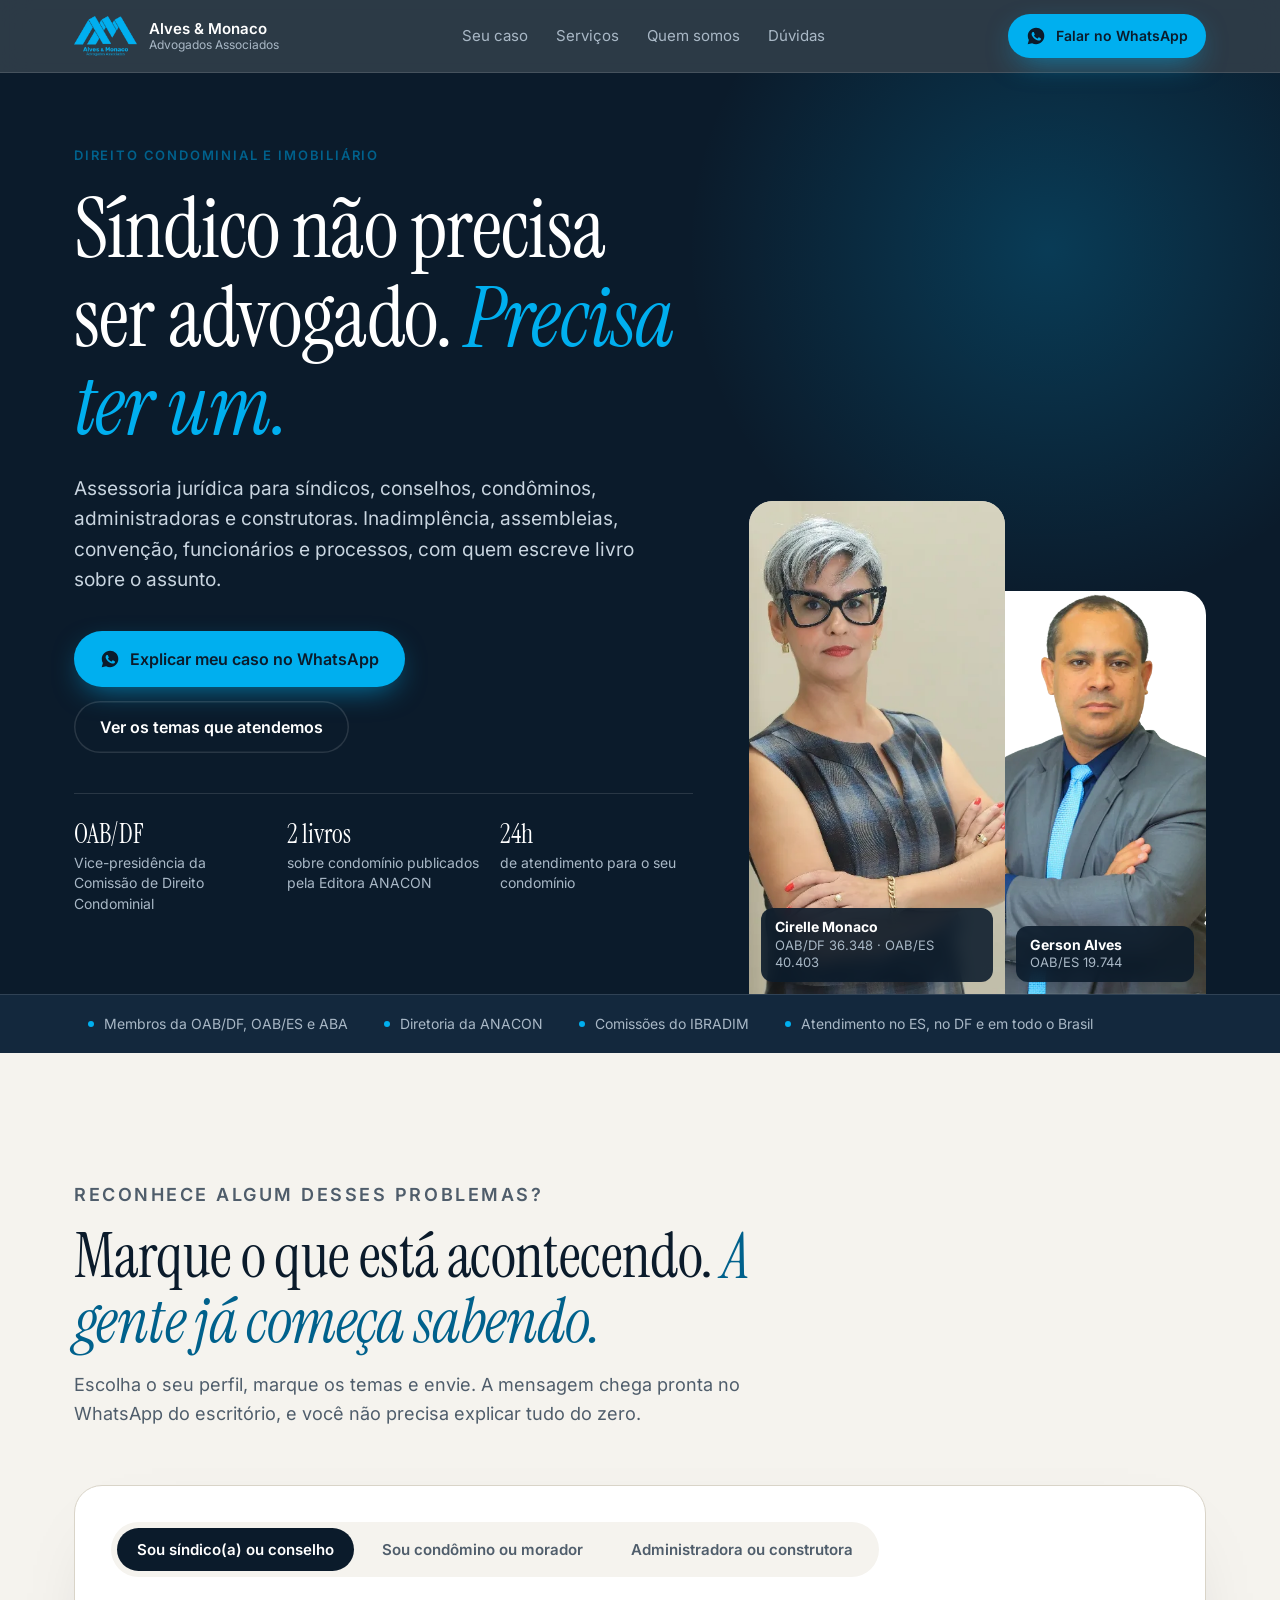
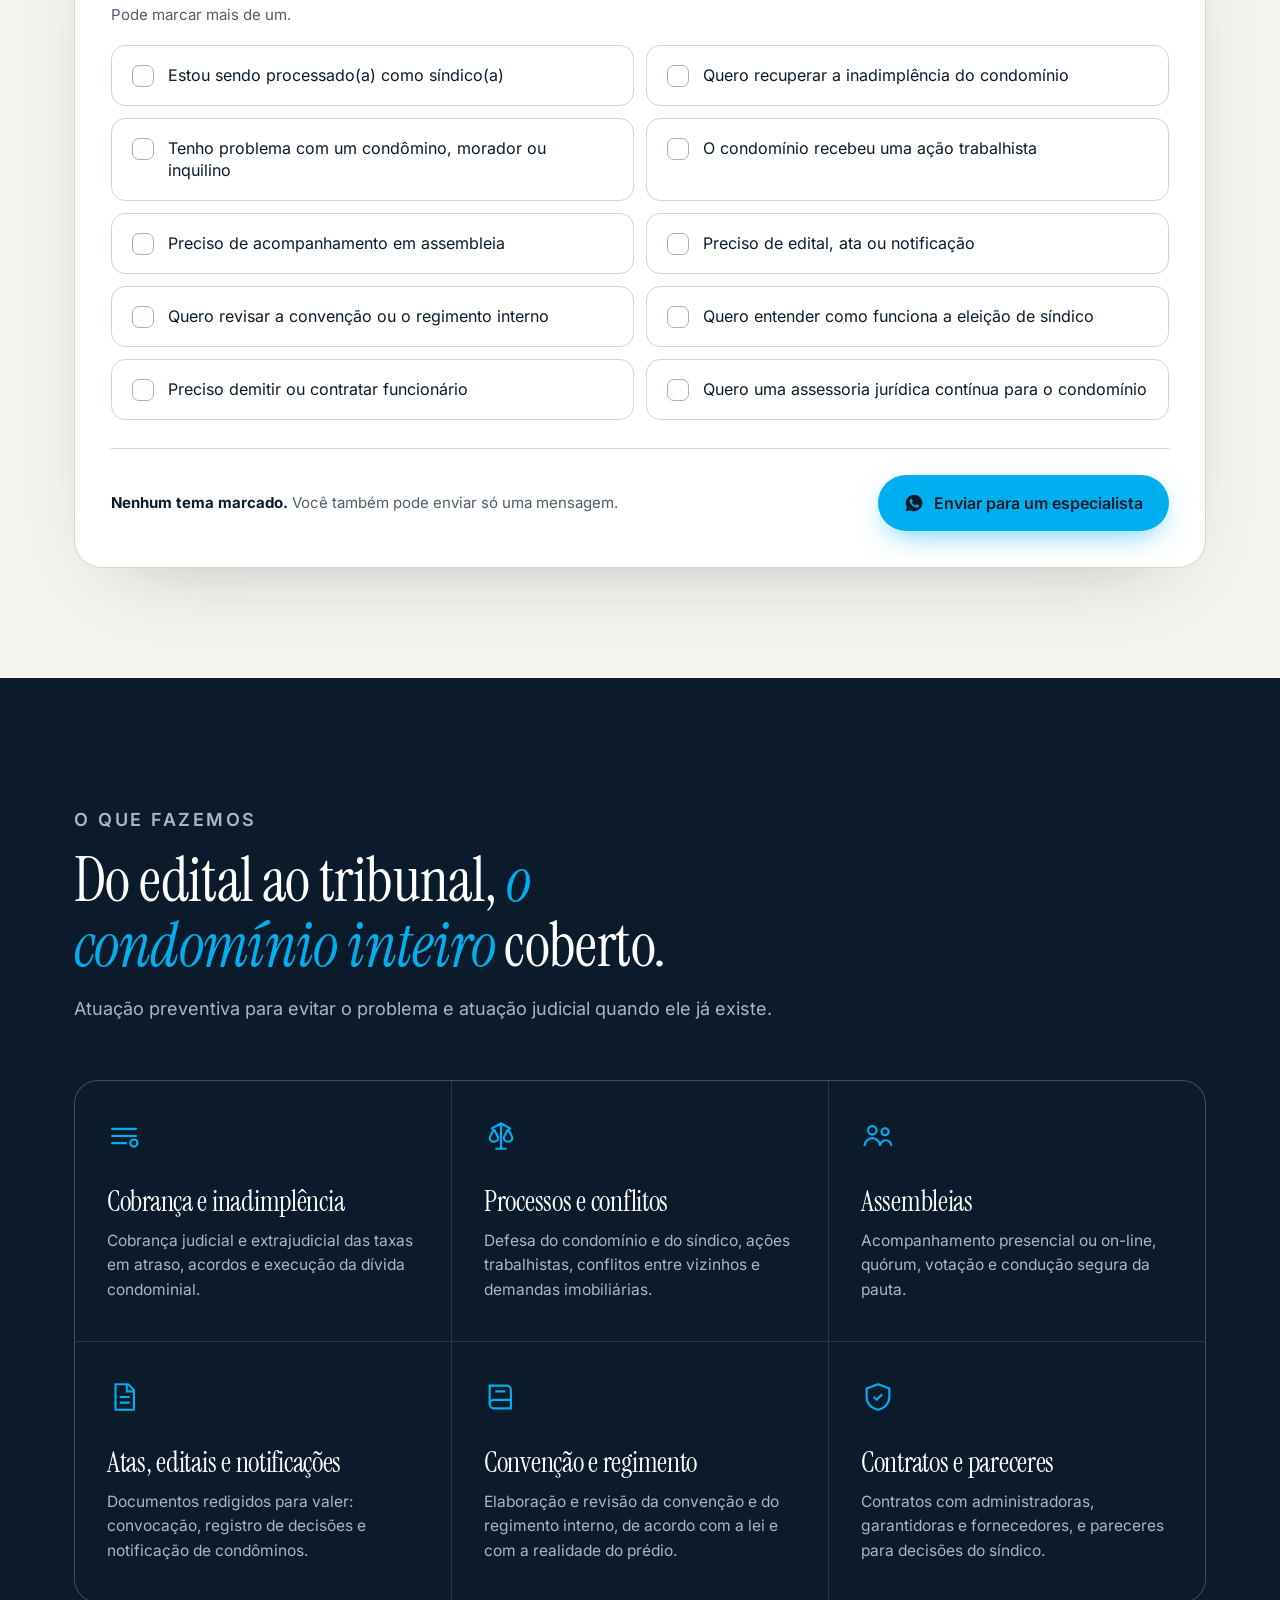
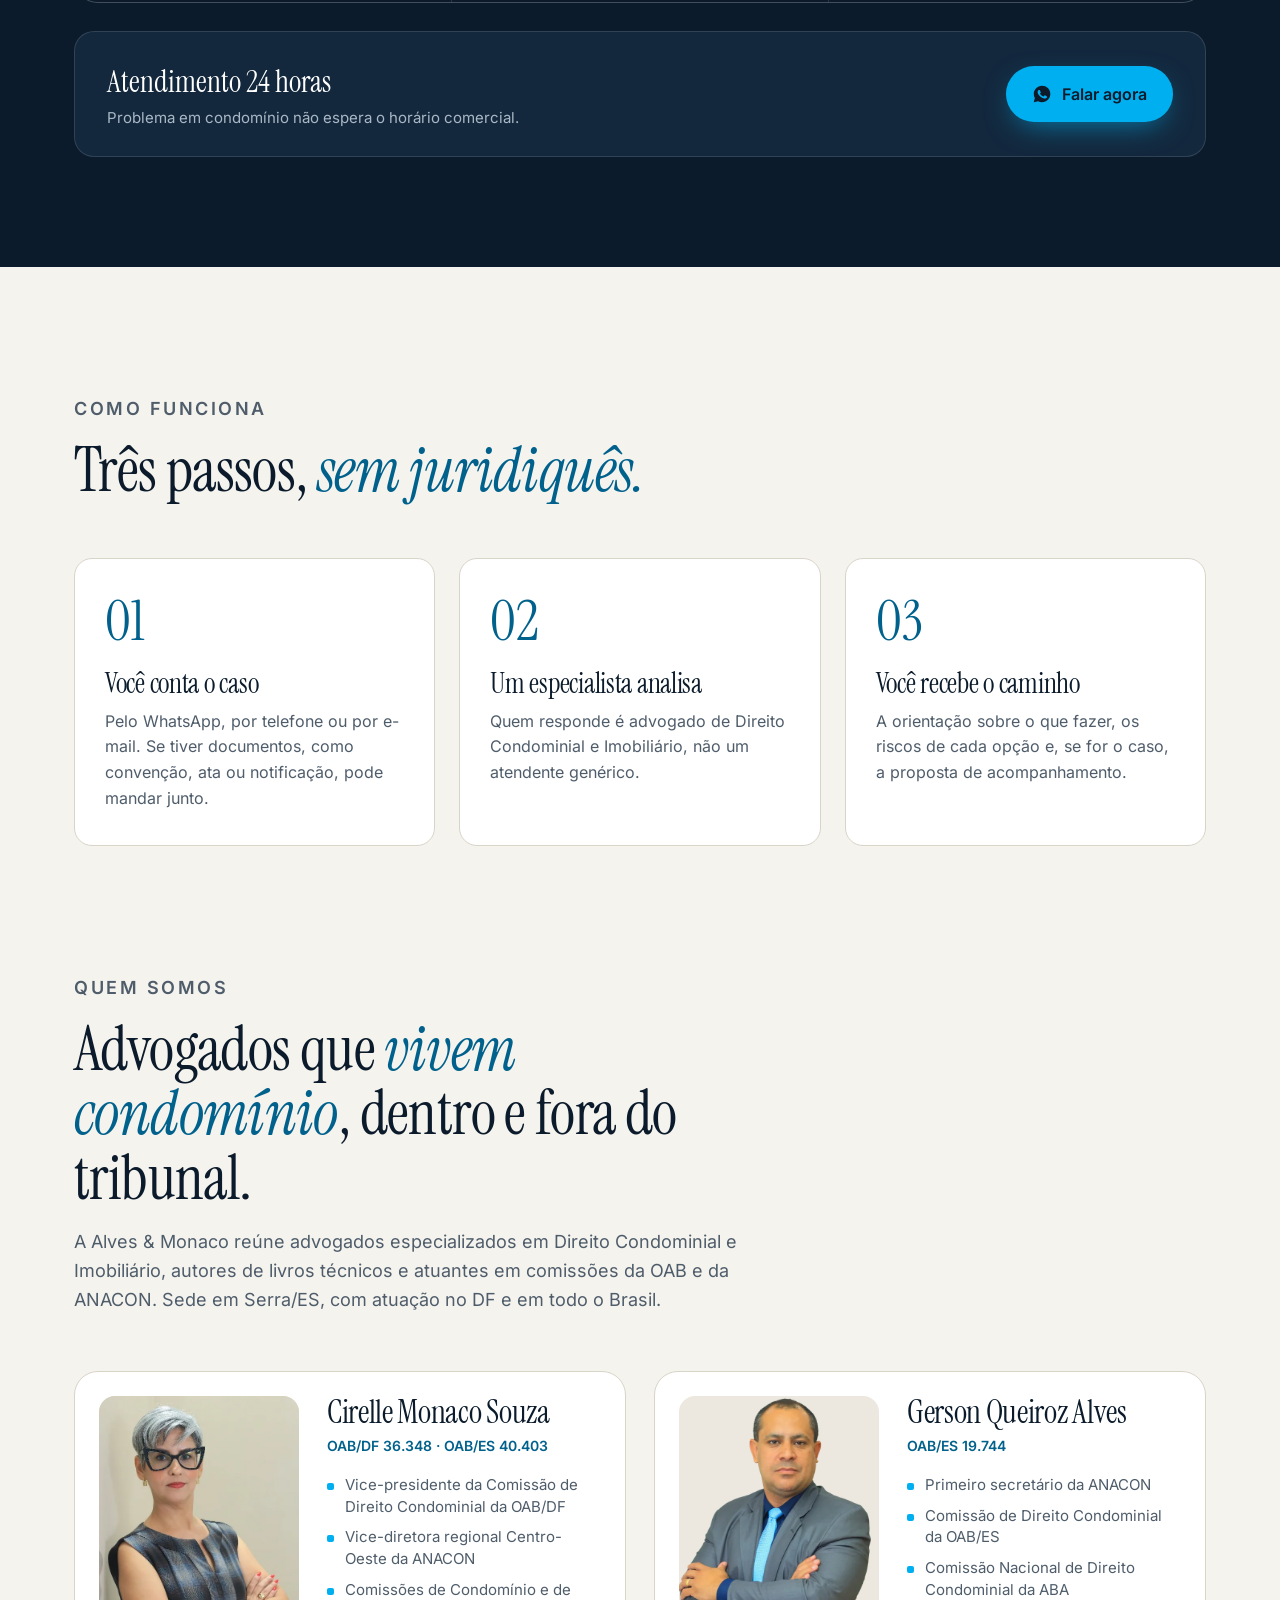
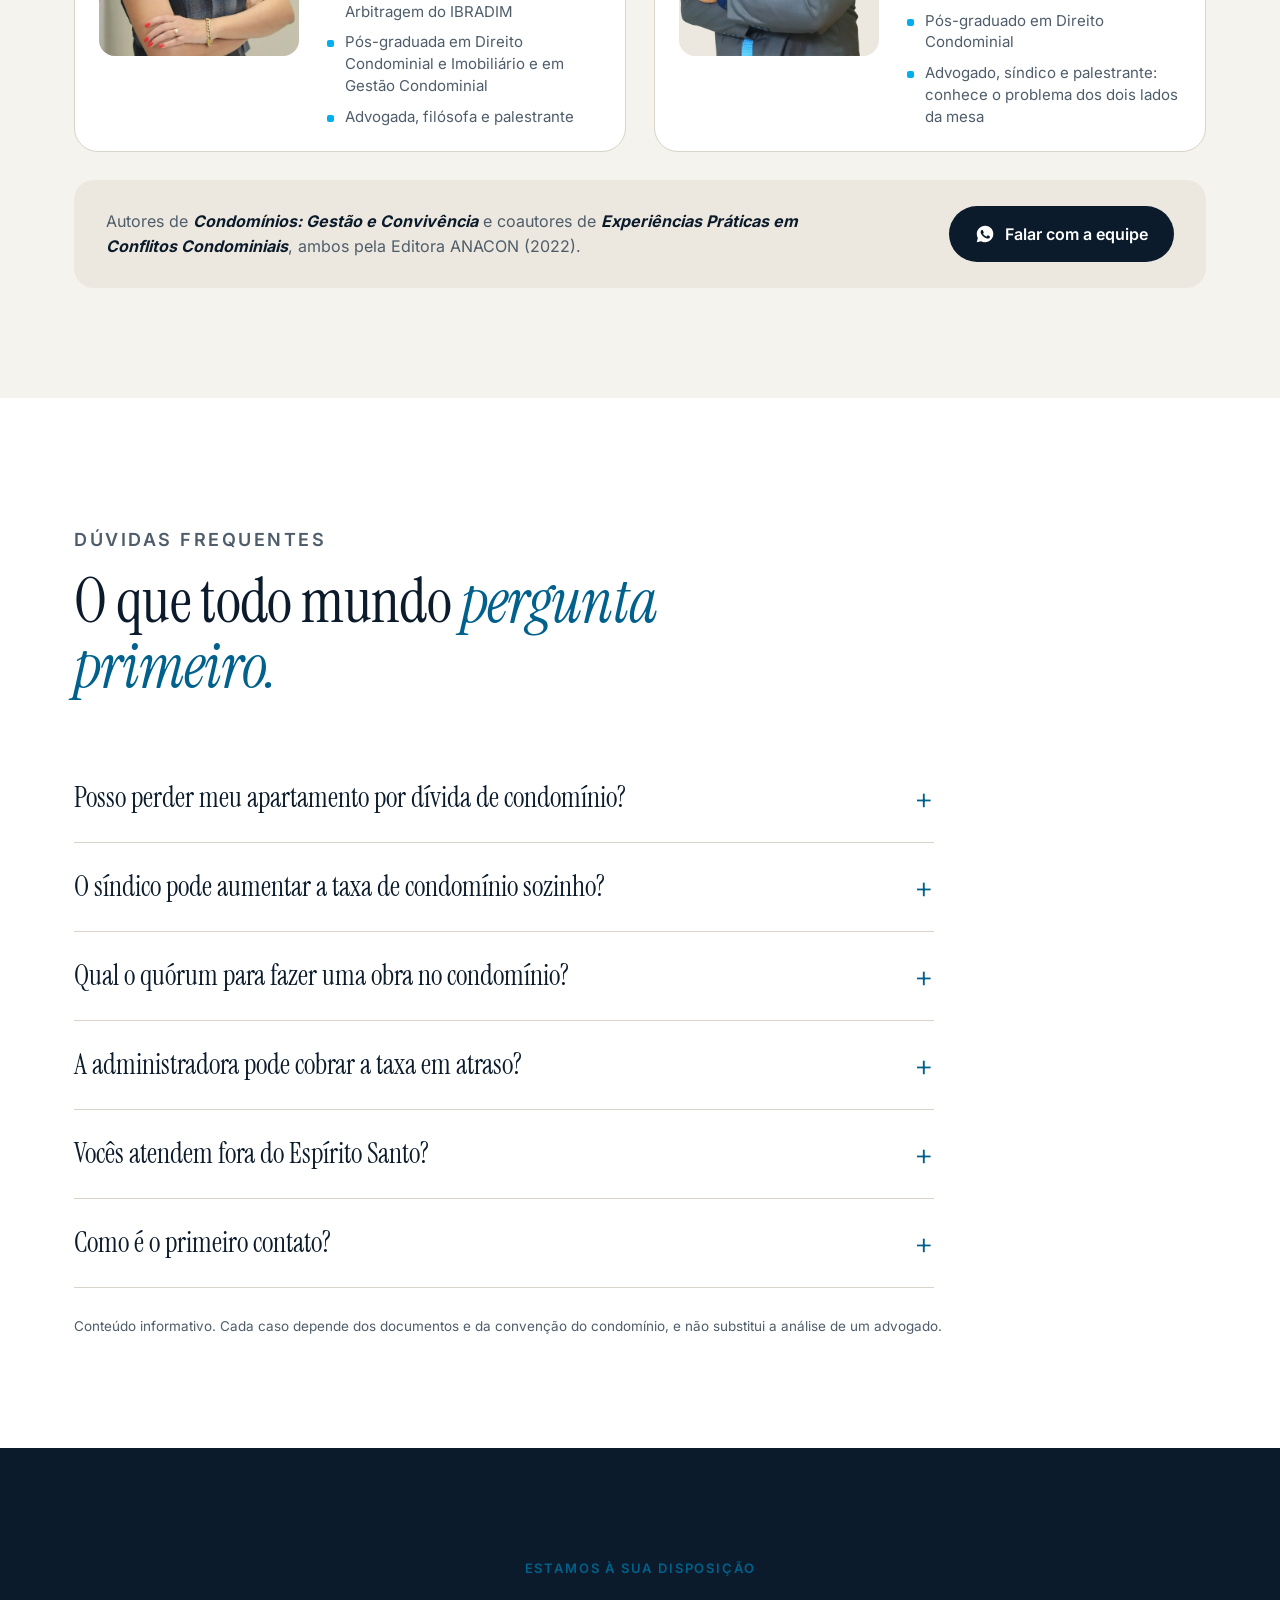
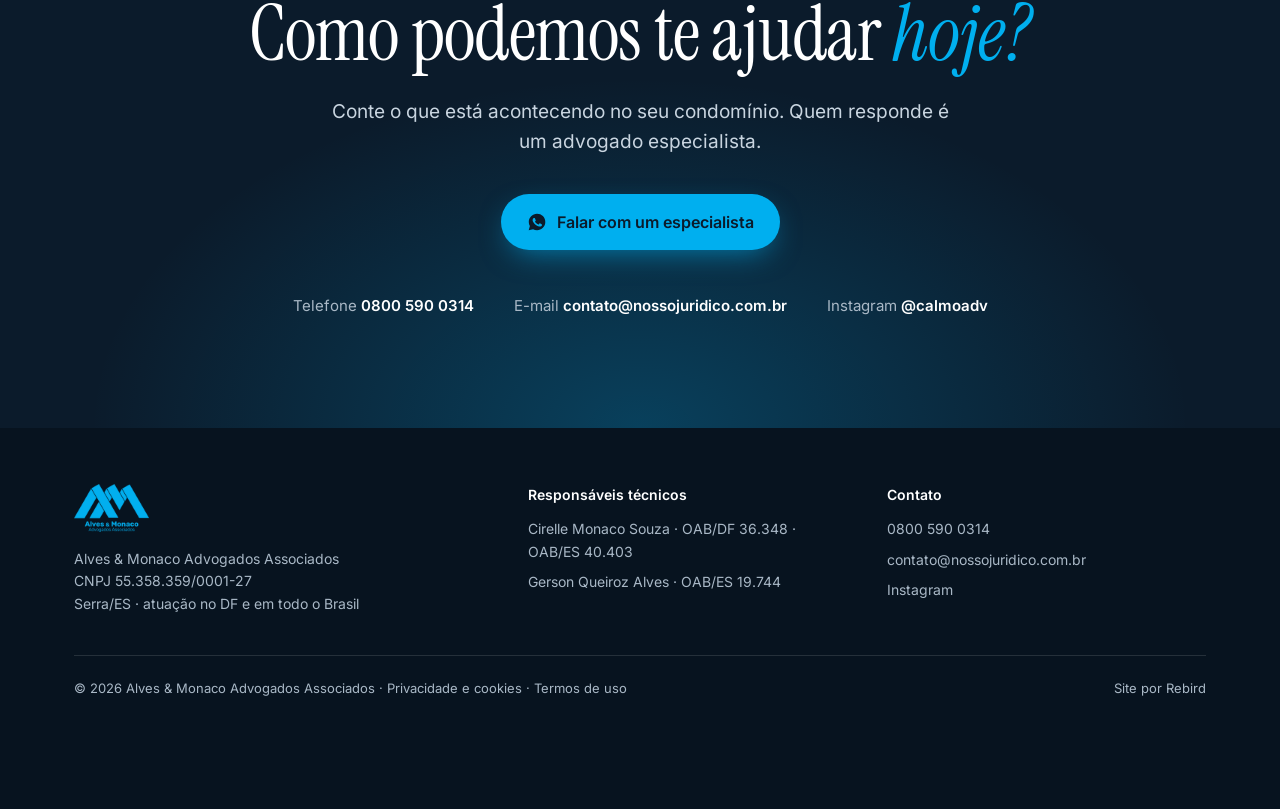
==== index.html @ ec61a379 "LP de conversão Alves & Monaco (nossojuridico) Co-Authored-By: Claude Opus 5.5 <noreply@anthropic.co" ====
<!doctype html>
<html lang="pt-BR">
<head>
<meta charset="utf-8">
<meta name="viewport" content="width=device-width, initial-scale=1">
<title>Advogado condominial para síndicos e condôminos | Alves &amp; Monaco</title>
<meta name="robots" content="index, follow">
<link rel="canonical" href="https://www.nossojuridico.com.br/">
<meta name="description" content="Assessoria jurídica em Direito Condominial e Imobiliário para síndicos, condôminos, administradoras e construtoras. Inadimplência, assembleias, convenção e processos. ES, DF e todo o Brasil.">
<meta name="theme-color" content="#0B1B2B">

<meta property="og:type" content="website">
<meta property="og:locale" content="pt_BR">
<meta property="og:site_name" content="Alves &amp; Monaco Advogados Associados">
<meta property="og:title" content="Síndico não precisa ser advogado. Precisa ter um.">
<meta property="og:description" content="Assessoria jurídica em Direito Condominial e Imobiliário. Fale com um especialista pelo WhatsApp.">
<meta property="og:url" content="https://www.nossojuridico.com.br/">
<meta property="og:image" content="https://www.nossojuridico.com.br/img/og.jpg">
<meta name="twitter:card" content="summary_large_image">
<meta name="twitter:title" content="Síndico não precisa ser advogado. Precisa ter um.">
<meta name="twitter:description" content="Assessoria jurídica em Direito Condominial e Imobiliário. Fale com um especialista pelo WhatsApp.">
<meta name="twitter:image" content="https://www.nossojuridico.com.br/img/og.jpg">

<script type="application/ld+json">
{
  "@context": "https://schema.org",
  "@type": "LegalService",
  "name": "Alves & Monaco Advogados Associados",
  "description": "Assessoria jurídica em Direito Condominial e Imobiliário para síndicos, condôminos, administradoras e construtoras.",
  "url": "https://www.nossojuridico.com.br/",
  "image": "https://www.nossojuridico.com.br/img/og.jpg",
  "logo": "https://www.nossojuridico.com.br/img/logo.webp",
  "telephone": "+55-800-590-0314",
  "email": "contato@nossojuridico.com.br",
  "taxID": "55.358.359/0001-27",
  "address": {"@type": "PostalAddress", "addressLocality": "Serra", "addressRegion": "ES", "addressCountry": "BR"},
  "areaServed": ["Espírito Santo", "Distrito Federal", "Brasil"],
  "knowsAbout": ["Direito Condominial", "Direito Imobiliário", "Cobrança de condomínio", "Assembleia condominial", "Convenção de condomínio"],
  "sameAs": ["https://www.instagram.com/calmoadv/"],
  "employee": [
    {"@type": "Person", "name": "Cirelle Monaco Souza", "jobTitle": "Advogada"},
    {"@type": "Person", "name": "Gerson Queiroz Alves", "jobTitle": "Advogado"}
  ]
}
</script>

<link rel="preload" href="fonts/instrument-serif-400-normal.woff2" as="font" type="font/woff2" crossorigin>
<link rel="preload" href="fonts/inter-latin.woff2" as="font" type="font/woff2" crossorigin>
<link rel="icon" href="img/logo.webp" type="image/webp">

<style>
@font-face{font-family:"Instrument Serif";src:url(fonts/instrument-serif-400-normal.woff2) format("woff2");font-weight:400;font-style:normal;font-display:swap}
@font-face{font-family:"Instrument Serif";src:url(fonts/instrument-serif-400-italic.woff2) format("woff2");font-weight:400;font-style:italic;font-display:swap}
@font-face{font-family:"Inter";src:url(fonts/inter-latin.woff2) format("woff2");font-weight:100 900;font-style:normal;font-display:swap}

:root{
  --ink:#0B1B2B;          /* navy profundo */
  --ink-2:#13283D;
  --ink-3:#1E3A55;
  --paper:#F5F3EE;
  --paper-2:#ECE8DF;
  --white:#fff;
  --cyan:#00AFEF;          /* cor do logo */
  --cyan-text:#00618C;     /* ciano escurecido p/ texto em fundo claro (AA) */
  --muted:#4F5D6B;
  --muted-dark:#A9B8C6;
  --line:#D9D4C8;
  --line-dark:rgba(255,255,255,.12);
  --wa:#1FAF56;
  --radius:18px;
  --serif:"Instrument Serif",Georgia,"Times New Roman",serif;
  --sans:"Inter",system-ui,-apple-system,"Segoe UI",Roboto,Arial,sans-serif;
  --wrap:1180px;
}
*,*::before,*::after{box-sizing:border-box}
html{scroll-behavior:smooth;-webkit-text-size-adjust:100%}
body{margin:0;font-family:var(--sans);font-size:17px;line-height:1.6;color:var(--ink);background:var(--paper);-webkit-font-smoothing:antialiased}
img{max-width:100%;display:block}
a{color:inherit}
h1,h2,h3{font-family:var(--serif);font-weight:400;line-height:1.05;letter-spacing:-.01em;margin:0}
h1 em,h2 em{font-style:italic;color:var(--cyan)}
p{margin:0}
.wrap{max-width:var(--wrap);margin:0 auto;padding:0 24px}
.eyebrow{font-size:13px;font-weight:600;letter-spacing:.14em;text-transform:uppercase;color:var(--cyan-text)}
.dark .eyebrow{color:var(--cyan)}
.skip{position:absolute;left:-9999px;top:0;background:var(--cyan);color:var(--ink);padding:12px 18px;z-index:100;font-weight:600}
.skip:focus{left:12px;top:12px}
:focus-visible{outline:3px solid var(--cyan);outline-offset:3px;border-radius:6px}

/* botões */
.btn{display:inline-flex;align-items:center;justify-content:center;gap:10px;font:600 16px/1 var(--sans);text-decoration:none;padding:18px 26px;border-radius:999px;border:0;cursor:pointer;transition:transform .2s,box-shadow .2s,background .2s}
.btn svg{width:20px;height:20px;flex:none}
.btn-wa{background:var(--cyan);color:var(--ink);box-shadow:0 10px 30px -10px rgba(0,175,239,.7)}
.btn-wa:hover{transform:translateY(-2px);box-shadow:0 16px 36px -12px rgba(0,175,239,.85)}
.btn-ghost{background:transparent;color:var(--white);box-shadow:inset 0 0 0 1.5px var(--line-dark)}
.btn-ghost:hover{box-shadow:inset 0 0 0 1.5px var(--cyan)}
.btn-ink{background:var(--ink);color:var(--white)}
.btn-ink:hover{background:var(--ink-3)}

/* header */
.top{position:sticky;top:0;z-index:50;background:rgba(11,27,43,.86);backdrop-filter:saturate(1.4) blur(14px);-webkit-backdrop-filter:saturate(1.4) blur(14px);border-bottom:1px solid var(--line-dark);color:var(--white)}
.top .wrap{display:flex;align-items:center;justify-content:space-between;height:72px;gap:24px}
.brand{display:flex;align-items:center;gap:12px;text-decoration:none}
.brand img{height:40px;width:auto}
.brand span{font-weight:600;font-size:15px;line-height:1.15}
.brand small{display:block;font-weight:400;font-size:12px;color:var(--muted-dark)}
.nav{display:flex;gap:28px;font-size:15px}
.nav a{text-decoration:none;color:var(--muted-dark);transition:color .2s}
.nav a:hover{color:var(--white)}
.top .btn{padding:12px 18px;font-size:14px}

/* hero */
.hero{background:var(--ink);color:var(--white);position:relative;overflow:hidden;padding:72px 0 0}
.hero::before{content:"";position:absolute;inset:-20% -10% auto auto;width:720px;height:720px;background:radial-gradient(closest-side,rgba(0,175,239,.22),transparent);pointer-events:none}
.hero .wrap{display:grid;grid-template-columns:1.15fr .85fr;gap:56px;align-items:end;position:relative}
.hero-copy{padding-bottom:80px}
.hero h1{font-size:clamp(46px,6.6vw,88px);margin:18px 0 24px}
.hero .lead{font-size:19px;color:#C9D5E0;max-width:560px}
.hero .ctas{display:flex;flex-wrap:wrap;gap:14px;margin:36px 0 40px}
.proofs{list-style:none;padding:0;margin:0;display:grid;grid-template-columns:repeat(3,1fr);gap:20px;border-top:1px solid var(--line-dark);padding-top:26px}
.proofs li{font-size:14px;color:var(--muted-dark);line-height:1.45}
.proofs strong{display:block;font-family:var(--serif);font-weight:400;font-size:26px;color:var(--white);margin-bottom:4px;line-height:1.1}
.hero-photos{position:relative;height:560px}
.hero-photos figure{position:absolute;bottom:0;margin:0;border-radius:24px 24px 0 0;overflow:hidden;background:var(--paper-2)}
.hero-photos .p1{left:0;width:56%;height:88%;z-index:2}
.hero-photos .p2{right:0;width:52%;height:72%;background:#fff}
.hero-photos img{width:100%;height:100%;object-fit:cover;object-position:top center}
.hero-photos figcaption{position:absolute;left:12px;right:12px;bottom:12px;background:rgba(11,27,43,.88);backdrop-filter:blur(8px);-webkit-backdrop-filter:blur(8px);border-radius:12px;padding:10px 14px;font-size:13px;line-height:1.35;color:#fff}
.hero-photos .p2 figcaption{left:20%}
.hero-photos figcaption b{display:block;font-size:14px}
.hero-photos figcaption span{color:var(--muted-dark)}

/* faixa de credenciais */
.creds{background:var(--ink-2);color:var(--muted-dark);font-size:14px;border-top:1px solid var(--line-dark)}
.creds ul{list-style:none;margin:0;padding:18px 0;display:flex;flex-wrap:wrap;gap:12px 36px;justify-content:center}
.creds li{display:flex;align-items:center;gap:10px}
.creds li::before{content:"";width:6px;height:6px;border-radius:50%;background:var(--cyan)}

/* seções */
section{scroll-margin-top:80px}
.sec{padding:110px 0}
.sec-head{max-width:720px;margin-bottom:56px}
.sec-head h2{font-size:clamp(38px,4.8vw,62px);margin-top:14px}
.sec-head h2 em{color:var(--cyan-text)}
.dark .sec-head h2 em{color:var(--cyan)}
.sec-head p{margin-top:18px;color:var(--muted);font-size:18px}
.dark{background:var(--ink);color:var(--white)}
.dark .sec-head p{color:var(--muted-dark)}

/* seletor de casos */
.picker{background:var(--white);border:1px solid var(--line);border-radius:28px;padding:36px;box-shadow:0 30px 80px -50px rgba(11,27,43,.35)}
.tabs{display:flex;flex-wrap:wrap;gap:8px;background:var(--paper);padding:6px;border-radius:999px;width:fit-content;max-width:100%}
.tab{font:600 15px/1 var(--sans);padding:14px 20px;border-radius:999px;border:0;background:transparent;color:var(--muted);cursor:pointer;transition:background .2s,color .2s}
.tab[aria-selected="true"]{background:var(--ink);color:var(--white)}
.picker-hint{margin:26px 0 18px;color:var(--muted);font-size:15px}
.chips{display:grid;grid-template-columns:repeat(2,1fr);gap:12px}
.chip{position:relative;display:flex;gap:14px;align-items:flex-start;padding:18px 20px;border:1.5px solid var(--line);border-radius:14px;cursor:pointer;transition:border-color .2s,background .2s;font-size:16px;line-height:1.4}
.chip:hover{border-color:#9FB1C2}
.chip input{position:absolute;opacity:0;width:1px;height:1px}
.chip .box{flex:none;width:22px;height:22px;border-radius:7px;border:1.5px solid #9FB1C2;display:grid;place-items:center;margin-top:1px;transition:background .2s,border-color .2s}
.chip .box svg{width:14px;height:14px;opacity:0;color:var(--ink)}
.chip:has(input:checked){border-color:var(--cyan);background:#EAF8FE}
.chip:has(input:checked) .box{background:var(--cyan);border-color:var(--cyan)}
.chip:has(input:checked) .box svg{opacity:1}
.chip:has(input:focus-visible){outline:3px solid var(--cyan);outline-offset:2px}
.picker-foot{display:flex;flex-wrap:wrap;align-items:center;justify-content:space-between;gap:18px;margin-top:28px;padding-top:26px;border-top:1px solid var(--line)}
.picker-foot p{font-size:15px;color:var(--muted)}
.picker-foot strong{color:var(--ink)}
.panel[hidden]{display:none}

/* serviços */
.services{display:grid;grid-template-columns:repeat(3,1fr);gap:1px;background:var(--line-dark);border:1px solid var(--line-dark);border-radius:24px;overflow:hidden}
.svc{background:var(--ink);padding:38px 32px;transition:background .25s}
.svc:hover{background:var(--ink-2)}
.svc svg{width:34px;height:34px;color:var(--cyan);margin-bottom:26px}
.svc h3{font-size:28px;margin-bottom:12px}
.svc p{color:var(--muted-dark);font-size:15.5px}
.h24{margin-top:28px;display:flex;flex-wrap:wrap;align-items:center;justify-content:space-between;gap:20px;background:var(--ink-2);border:1px solid var(--line-dark);border-radius:20px;padding:26px 32px}
.h24 b{font-family:var(--serif);font-weight:400;font-size:30px}
.h24 p{color:var(--muted-dark);font-size:15px}

/* como funciona */
.steps{list-style:none;padding:0;margin:0;display:grid;grid-template-columns:repeat(3,1fr);gap:24px;counter-reset:s}
.steps li{counter-increment:s;background:var(--white);border:1px solid var(--line);border-radius:var(--radius);padding:34px 30px}
.steps li::before{content:"0" counter(s);font-family:var(--serif);font-size:56px;line-height:1;color:var(--cyan-text);display:block;margin-bottom:20px}
.steps h3{font-size:28px;margin-bottom:10px}
.steps p{color:var(--muted);font-size:16px}

/* equipe */
.team{display:grid;grid-template-columns:1fr 1fr;gap:28px}
.person{display:grid;grid-template-columns:200px 1fr;gap:28px;background:var(--white);border:1px solid var(--line);border-radius:24px;padding:24px}
.person img{width:200px;height:260px;object-fit:cover;object-position:top;border-radius:16px;background:var(--paper-2)}
.person h3{font-size:32px}
.person .oab{font-size:14px;font-weight:600;color:var(--cyan-text);margin:6px 0 16px}
.person ul{margin:0;padding:0;list-style:none;display:grid;gap:9px;font-size:15px;color:var(--muted)}
.person li{padding-left:18px;position:relative;line-height:1.45}
.person li::before{content:"";position:absolute;left:0;top:.6em;width:7px;height:7px;border-radius:2px;background:var(--cyan)}
.books{margin-top:28px;display:flex;flex-wrap:wrap;gap:20px;align-items:center;justify-content:space-between;background:var(--paper-2);border-radius:20px;padding:26px 32px}
.books p{font-size:16px;color:var(--muted);max-width:720px}
.books b{color:var(--ink)}

/* faq */
.faq{max-width:860px}
.faq details{border-bottom:1px solid var(--line)}
.faq summary{list-style:none;cursor:pointer;display:flex;justify-content:space-between;gap:24px;align-items:center;padding:26px 0;font-family:var(--serif);font-size:clamp(22px,2.4vw,28px);line-height:1.2}
.faq summary::-webkit-details-marker{display:none}
.faq summary::after{content:"+";font-family:var(--sans);font-weight:300;font-size:30px;color:var(--cyan-text);transition:transform .25s;flex:none}
.faq details[open] summary::after{transform:rotate(45deg)}
.faq .ans{padding:0 0 26px;color:var(--muted);font-size:16.5px;max-width:740px}
.faq .ans p+p{margin-top:12px}
.disclaimer{margin-top:28px;font-size:13.5px;color:var(--muted)}

/* cta final */
.final{background:var(--ink);color:var(--white);text-align:center;position:relative;overflow:hidden}
.final::before{content:"";position:absolute;left:50%;top:100%;transform:translate(-50%,-50%);width:1100px;height:700px;background:radial-gradient(closest-side,rgba(0,175,239,.25),transparent);pointer-events:none}
.final .wrap{position:relative}
.final h2{font-size:clamp(42px,6vw,80px);max-width:900px;margin:16px auto 22px}
.final p.lead{color:#C9D5E0;font-size:19px;max-width:620px;margin:0 auto 36px}
.contacts{display:flex;flex-wrap:wrap;justify-content:center;gap:14px 40px;margin-top:44px;font-size:15px;color:var(--muted-dark)}
.contacts a{color:var(--white);text-decoration:none;font-weight:600}
.contacts a:hover{color:var(--cyan)}

/* rodapé */
footer{background:#07131F;color:var(--muted-dark);font-size:14px;padding:56px 0 110px}
footer .wrap{display:grid;grid-template-columns:1.3fr 1fr 1fr;gap:40px}
footer img{height:48px;width:auto;margin-bottom:16px}
footer h4{color:var(--white);font-size:14px;margin:0 0 12px;font-weight:600}
footer ul{list-style:none;margin:0;padding:0;display:grid;gap:8px}
footer a{color:var(--muted-dark);text-decoration:none}
footer a:hover{color:var(--white)}
.legal{grid-column:1/-1;border-top:1px solid var(--line-dark);padding-top:22px;display:flex;flex-wrap:wrap;justify-content:space-between;gap:12px;font-size:13px}

/* barra fixa mobile */
.mbar{display:none}

/* animação de entrada */
.rv{opacity:0;transform:translateY(22px);transition:opacity .8s cubic-bezier(.2,.7,.2,1),transform .8s cubic-bezier(.2,.7,.2,1)}
.rv.in{opacity:1;transform:none}
@media (prefers-reduced-motion:reduce){
  html{scroll-behavior:auto}
  .rv{transform:none;transition:opacity .6s}
  .btn:hover{transform:none}
}

@media (max-width:980px){
  .nav{display:none}
  .hero .wrap{grid-template-columns:1fr;gap:0}
  .hero-copy{padding-bottom:48px}
  .hero-photos{height:420px;max-width:520px;width:100%;margin:0 auto}
  .services{grid-template-columns:1fr 1fr}
  .steps{grid-template-columns:1fr}
  .team{grid-template-columns:1fr}
  footer .wrap{grid-template-columns:1fr 1fr}
}
@media (max-width:680px){
  body{font-size:16px}
  .wrap{padding:0 16px}
  .top .wrap{height:64px}
  .brand span{display:none}
  .top .btn span{display:none}
  .top .btn{padding:12px}
  .hero{padding-top:44px}
  .hero .lead{font-size:17px}
  .hero .ctas .btn{width:100%}
  .proofs{grid-template-columns:1fr;gap:14px}
  .proofs li{display:flex;gap:12px;align-items:baseline}
  .proofs strong{font-size:22px;margin:0;min-width:96px}
  .hero-photos{height:340px}
  .sec{padding:72px 0}
  .sec-head{margin-bottom:36px}
  .picker{padding:20px;border-radius:22px}
  .tabs{border-radius:16px;width:100%}
  .tab{flex:1 1 auto;padding:12px 14px;font-size:14px}
  .chips{grid-template-columns:1fr}
  .picker-foot .btn{width:100%}
  .services{grid-template-columns:1fr}
  .svc{padding:30px 24px}
  .person{grid-template-columns:1fr;padding:18px}
  .person img{width:100%;height:320px}
  .books,.h24{padding:22px}
  footer .wrap{grid-template-columns:1fr}
  .mbar{display:flex;position:fixed;left:12px;right:12px;bottom:12px;z-index:60;transition:transform .35s,opacity .35s}
  .mbar .btn{width:100%;box-shadow:0 14px 40px -10px rgba(0,0,0,.5)}
  .mbar.hide{transform:translateY(140%);opacity:0}
}
</style>
</head>
<body>
<a class="skip" href="#conteudo">Ir para o conteúdo</a>

<svg width="0" height="0" style="position:absolute" aria-hidden="true">
  <symbol id="i-wa" viewBox="0 0 24 24"><path fill="currentColor" d="M12.04 2C6.58 2 2.13 6.45 2.13 11.91c0 1.75.46 3.45 1.32 4.95L2.05 22l5.25-1.38a9.9 9.9 0 0 0 4.74 1.21h.01c5.46 0 9.91-4.45 9.91-9.91 0-2.65-1.03-5.14-2.9-7.01A9.82 9.82 0 0 0 12.04 2Zm5.8 14.13c-.24.69-1.42 1.32-1.96 1.36-.5.05-.98.23-3.3-.69-2.8-1.1-4.56-3.96-4.7-4.15-.14-.18-1.12-1.49-1.12-2.85 0-1.35.71-2.02.96-2.29.25-.28.55-.35.73-.35l.53.01c.17 0 .4-.06.62.48.24.56.8 1.94.87 2.08.07.14.12.3.02.48-.09.19-.14.3-.28.46-.14.17-.29.37-.42.5-.14.14-.28.29-.12.57.16.28.71 1.17 1.53 1.9 1.05.94 1.94 1.23 2.22 1.37.28.14.44.12.6-.07.17-.19.7-.82.89-1.1.18-.28.37-.23.62-.14.25.09 1.6.76 1.88.9.28.13.46.2.53.32.07.12.07.67-.17 1.36Z"/></symbol>
  <symbol id="i-check" viewBox="0 0 24 24"><path fill="none" stroke="currentColor" stroke-width="3.2" stroke-linecap="round" stroke-linejoin="round" d="m5 12.5 4.5 4.5L19 7.5"/></symbol>
</svg>

<header class="top">
  <div class="wrap">
    <a class="brand" href="#topo" aria-label="Alves &amp; Monaco Advogados Associados, início">
      <img src="img/logo.webp" alt="" width="63" height="40">
      <span>Alves &amp; Monaco<small>Advogados Associados</small></span>
    </a>
    <nav class="nav" aria-label="Principal">
      <a href="#casos">Seu caso</a>
      <a href="#servicos">Serviços</a>
      <a href="#equipe">Quem somos</a>
      <a href="#duvidas">Dúvidas</a>
    </nav>
    <a class="btn btn-wa" href="https://wa.me/558005900314?text=Ol%C3%A1%2C%20gostaria%20de%20falar%20com%20um%20especialista%20em%20direito%20condominial." target="_blank" rel="noopener" data-wa="header" aria-label="Falar no WhatsApp">
      <svg aria-hidden="true"><use href="#i-wa"/></svg><span>Falar no WhatsApp</span>
    </a>
  </div>
</header>

<main id="conteudo">
<section class="hero" id="topo">
  <div class="wrap">
    <div class="hero-copy">
      <p class="eyebrow">Direito Condominial e Imobiliário</p>
      <h1>Síndico não precisa ser advogado. <em>Precisa ter um.</em></h1>
      <p class="lead">Assessoria jurídica para síndicos, conselhos, condôminos, administradoras e construtoras. Inadimplência, assembleias, convenção, funcionários e processos, com quem escreve livro sobre o assunto.</p>
      <div class="ctas">
        <a class="btn btn-wa" href="https://wa.me/558005900314?text=Ol%C3%A1%2C%20gostaria%20de%20falar%20com%20um%20especialista%20em%20direito%20condominial." target="_blank" rel="noopener" data-wa="hero">
          <svg aria-hidden="true"><use href="#i-wa"/></svg>Explicar meu caso no WhatsApp
        </a>
        <a class="btn btn-ghost" href="#casos">Ver os temas que atendemos</a>
      </div>
      <ul class="proofs">
        <li><strong>OAB/DF</strong>Vice-presidência da Comissão de Direito Condominial</li>
        <li><strong>2 livros</strong>sobre condomínio publicados pela Editora ANACON</li>
        <li><strong>24h</strong>de atendimento para o seu condomínio</li>
      </ul>
    </div>
    <div class="hero-photos" aria-hidden="false">
      <figure class="p1">
        <img src="img/cirelle.webp" alt="Advogada Cirelle Monaco, de óculos e braços cruzados" width="498" height="728" fetchpriority="high">
        <figcaption><b>Cirelle Monaco</b><span>OAB/DF 36.348 · OAB/ES 40.403</span></figcaption>
      </figure>
      <figure class="p2">
        <img src="img/gerson.webp" alt="Advogado Gerson Alves, de terno e braços cruzados" width="600" height="700">
        <figcaption><b>Gerson Alves</b><span>OAB/ES 19.744</span></figcaption>
      </figure>
    </div>
  </div>
</section>

<div class="creds">
  <ul class="wrap">
    <li>Membros da OAB/DF, OAB/ES e ABA</li>
    <li>Diretoria da ANACON</li>
    <li>Comissões do IBRADIM</li>
    <li>Atendimento no ES, no DF e em todo o Brasil</li>
  </ul>
</div>

<section class="sec" id="casos">
  <div class="wrap">
    <div class="sec-head rv">
      <p class="eyebrow">Reconhece algum desses problemas?</p>
      <h2>Marque o que está acontecendo. <em>A gente já começa sabendo.</em></h2>
      <p>Escolha o seu perfil, marque os temas e envie. A mensagem chega pronta no WhatsApp do escritório, e você não precisa explicar tudo do zero.</p>
    </div>

    <div class="picker rv">
      <div class="tabs" role="tablist" aria-label="Seu perfil">
        <button class="tab" role="tab" id="t-sind" aria-controls="p-sind" aria-selected="true">Sou síndico(a) ou conselho</button>
        <button class="tab" role="tab" id="t-cond" aria-controls="p-cond" aria-selected="false" tabindex="-1">Sou condômino ou morador</button>
        <button class="tab" role="tab" id="t-emp" aria-controls="p-emp" aria-selected="false" tabindex="-1">Administradora ou construtora</button>
      </div>

      <p class="picker-hint">Pode marcar mais de um.</p>

      <div class="panel" role="tabpanel" id="p-sind" aria-labelledby="t-sind" data-perfil="Sou síndico(a)/conselho">
        <fieldset class="chips" style="border:0;padding:0;margin:0">
          <legend class="skip">Temas para síndicos</legend>
          <label class="chip"><input type="checkbox" value="Estou sendo processado(a) como síndico(a)"><span class="box"><svg><use href="#i-check"/></svg></span>Estou sendo processado(a) como síndico(a)</label>
          <label class="chip"><input type="checkbox" value="Quero recuperar a inadimplência do condomínio"><span class="box"><svg><use href="#i-check"/></svg></span>Quero recuperar a inadimplência do condomínio</label>
          <label class="chip"><input type="checkbox" value="Tenho problema com um condômino, morador ou inquilino"><span class="box"><svg><use href="#i-check"/></svg></span>Tenho problema com um condômino, morador ou inquilino</label>
          <label class="chip"><input type="checkbox" value="O condomínio recebeu uma ação trabalhista"><span class="box"><svg><use href="#i-check"/></svg></span>O condomínio recebeu uma ação trabalhista</label>
          <label class="chip"><input type="checkbox" value="Preciso de acompanhamento em assembleia"><span class="box"><svg><use href="#i-check"/></svg></span>Preciso de acompanhamento em assembleia</label>
          <label class="chip"><input type="checkbox" value="Preciso de edital, ata ou notificação"><span class="box"><svg><use href="#i-check"/></svg></span>Preciso de edital, ata ou notificação</label>
          <label class="chip"><input type="checkbox" value="Quero revisar a convenção ou o regimento interno"><span class="box"><svg><use href="#i-check"/></svg></span>Quero revisar a convenção ou o regimento interno</label>
          <label class="chip"><input type="checkbox" value="Quero entender como funciona a eleição de síndico"><span class="box"><svg><use href="#i-check"/></svg></span>Quero entender como funciona a eleição de síndico</label>
          <label class="chip"><input type="checkbox" value="Preciso demitir ou contratar funcionário"><span class="box"><svg><use href="#i-check"/></svg></span>Preciso demitir ou contratar funcionário</label>
          <label class="chip"><input type="checkbox" value="Quero uma assessoria jurídica contínua para o condomínio"><span class="box"><svg><use href="#i-check"/></svg></span>Quero uma assessoria jurídica contínua para o condomínio</label>
        </fieldset>
      </div>

      <div class="panel" role="tabpanel" id="p-cond" aria-labelledby="t-cond" data-perfil="Sou condômino/morador" hidden>
        <fieldset class="chips" style="border:0;padding:0;margin:0">
          <legend class="skip">Temas para condôminos</legend>
          <label class="chip"><input type="checkbox" value="Tenho dívida de condomínio e quero saber se posso perder o imóvel"><span class="box"><svg><use href="#i-check"/></svg></span>Tenho dívida de condomínio. Posso perder meu imóvel?</label>
          <label class="chip"><input type="checkbox" value="Estou sendo cobrado(a) pelo condomínio"><span class="box"><svg><use href="#i-check"/></svg></span>Estou sendo cobrado(a) pelo condomínio</label>
          <label class="chip"><input type="checkbox" value="Estou com problema com o meu vizinho"><span class="box"><svg><use href="#i-check"/></svg></span>Estou com problema com o meu vizinho</label>
          <label class="chip"><input type="checkbox" value="A taxa de condomínio aumentou e quero entender se pode"><span class="box"><svg><use href="#i-check"/></svg></span>A taxa aumentou. Isso pode?</label>
          <label class="chip"><input type="checkbox" value="Quero contestar uma decisão de assembleia"><span class="box"><svg><use href="#i-check"/></svg></span>Quero contestar uma decisão de assembleia</label>
          <label class="chip"><input type="checkbox" value="Quero saber o quórum para uma obra no condomínio"><span class="box"><svg><use href="#i-check"/></svg></span>Qual o quórum para uma obra?</label>
          <label class="chip"><input type="checkbox" value="Recebi uma multa ou notificação do condomínio"><span class="box"><svg><use href="#i-check"/></svg></span>Recebi multa ou notificação do condomínio</label>
          <label class="chip"><input type="checkbox" value="Tenho uma questão de compra, venda ou locação de imóvel"><span class="box"><svg><use href="#i-check"/></svg></span>Questão de compra, venda ou locação de imóvel</label>
        </fieldset>
      </div>

      <div class="panel" role="tabpanel" id="p-emp" aria-labelledby="t-emp" data-perfil="Sou de administradora/construtora" hidden>
        <fieldset class="chips" style="border:0;padding:0;margin:0">
          <legend class="skip">Temas para administradoras e construtoras</legend>
          <label class="chip"><input type="checkbox" value="Quero saber se a administradora pode fazer a cobrança das taxas"><span class="box"><svg><use href="#i-check"/></svg></span>A administradora pode fazer a cobrança das taxas?</label>
          <label class="chip"><input type="checkbox" value="Quero avaliar contrato com garantidora"><span class="box"><svg><use href="#i-check"/></svg></span>Vale a pena fechar com uma garantidora?</label>
          <label class="chip"><input type="checkbox" value="Preciso de parceria jurídica para a carteira de condomínios"><span class="box"><svg><use href="#i-check"/></svg></span>Parceria jurídica para a carteira de condomínios</label>
          <label class="chip"><input type="checkbox" value="Preciso de contrato ou parecer"><span class="box"><svg><use href="#i-check"/></svg></span>Preciso de contrato ou parecer</label>
          <label class="chip"><input type="checkbox" value="Preciso fazer uma chamada de capital"><span class="box"><svg><use href="#i-check"/></svg></span>Preciso fazer uma chamada de capital</label>
          <label class="chip"><input type="checkbox" value="Preciso de convenção para empreendimento novo"><span class="box"><svg><use href="#i-check"/></svg></span>Convenção para empreendimento novo</label>
        </fieldset>
      </div>

      <div class="picker-foot">
        <p id="pick-count" aria-live="polite"><strong>Nenhum tema marcado.</strong> Você também pode enviar só uma mensagem.</p>
        <a class="btn btn-wa" id="pick-send" href="https://wa.me/558005900314" target="_blank" rel="noopener" data-wa="seletor">
          <svg aria-hidden="true"><use href="#i-wa"/></svg>Enviar para um especialista
        </a>
      </div>
    </div>
  </div>
</section>

<section class="sec dark" id="servicos">
  <div class="wrap">
    <div class="sec-head rv">
      <p class="eyebrow">O que fazemos</p>
      <h2>Do edital ao tribunal, <em>o condomínio inteiro</em> coberto.</h2>
      <p>Atuação preventiva para evitar o problema e atuação judicial quando ele já existe.</p>
    </div>
    <div class="services rv">
      <article class="svc">
        <svg viewBox="0 0 24 24" fill="none" stroke="currentColor" stroke-width="1.5" aria-hidden="true"><path d="M3 7h18M3 12h18M3 17h11"/><circle cx="19" cy="17" r="2.5"/></svg>
        <h3>Cobrança e inadimplência</h3>
        <p>Cobrança judicial e extrajudicial das taxas em atraso, acordos e execução da dívida condominial.</p>
      </article>
      <article class="svc">
        <svg viewBox="0 0 24 24" fill="none" stroke="currentColor" stroke-width="1.5" aria-hidden="true"><path d="M12 3v18M5 7l7-4 7 4M4 13l3-6 3 6a3 3 0 0 1-6 0ZM14 13l3-6 3 6a3 3 0 0 1-6 0ZM8 21h8"/></svg>
        <h3>Processos e conflitos</h3>
        <p>Defesa do condomínio e do síndico, ações trabalhistas, conflitos entre vizinhos e demandas imobiliárias.</p>
      </article>
      <article class="svc">
        <svg viewBox="0 0 24 24" fill="none" stroke="currentColor" stroke-width="1.5" aria-hidden="true"><circle cx="8" cy="8" r="3"/><circle cx="17" cy="9" r="2.5"/><path d="M2.5 19a5.5 5.5 0 0 1 11 0M13.5 19a4 4 0 0 1 8 0"/></svg>
        <h3>Assembleias</h3>
        <p>Acompanhamento presencial ou on-line, quórum, votação e condução segura da pauta.</p>
      </article>
      <article class="svc">
        <svg viewBox="0 0 24 24" fill="none" stroke="currentColor" stroke-width="1.5" aria-hidden="true"><path d="M6 3h9l4 4v14H6z"/><path d="M14 3v5h5M9 12h7M9 16h7"/></svg>
        <h3>Atas, editais e notificações</h3>
        <p>Documentos redigidos para valer: convocação, registro de decisões e notificação de condôminos.</p>
      </article>
      <article class="svc">
        <svg viewBox="0 0 24 24" fill="none" stroke="currentColor" stroke-width="1.5" aria-hidden="true"><path d="M4 4h12a3 3 0 0 1 3 3v13H7a3 3 0 0 1-3-3z"/><path d="M4 17a3 3 0 0 1 3-3h12M8 8h7"/></svg>
        <h3>Convenção e regimento</h3>
        <p>Elaboração e revisão da convenção e do regimento interno, de acordo com a lei e com a realidade do prédio.</p>
      </article>
      <article class="svc">
        <svg viewBox="0 0 24 24" fill="none" stroke="currentColor" stroke-width="1.5" aria-hidden="true"><path d="M12 3 4 6v6c0 4.5 3.4 8.3 8 9 4.6-.7 8-4.5 8-9V6z"/><path d="m9 12 2 2 4-4"/></svg>
        <h3>Contratos e pareceres</h3>
        <p>Contratos com administradoras, garantidoras e fornecedores, e pareceres para decisões do síndico.</p>
      </article>
    </div>
    <div class="h24 rv">
      <div>
        <b>Atendimento 24 horas</b>
        <p>Problema em condomínio não espera o horário comercial.</p>
      </div>
      <a class="btn btn-wa" href="https://wa.me/558005900314?text=Ol%C3%A1%2C%20gostaria%20de%20falar%20com%20um%20especialista%20em%20direito%20condominial." target="_blank" rel="noopener" data-wa="servicos">
        <svg aria-hidden="true"><use href="#i-wa"/></svg>Falar agora
      </a>
    </div>
  </div>
</section>

<section class="sec" id="como">
  <div class="wrap">
    <div class="sec-head rv">
      <p class="eyebrow">Como funciona</p>
      <h2>Três passos, <em>sem juridiquês.</em></h2>
    </div>
    <ol class="steps rv">
      <li><h3>Você conta o caso</h3><p>Pelo WhatsApp, por telefone ou por e-mail. Se tiver documentos, como convenção, ata ou notificação, pode mandar junto.</p></li>
      <li><h3>Um especialista analisa</h3><p>Quem responde é advogado de Direito Condominial e Imobiliário, não um atendente genérico.</p></li>
      <li><h3>Você recebe o caminho</h3><p>A orientação sobre o que fazer, os riscos de cada opção e, se for o caso, a proposta de acompanhamento.</p></li>
    </ol>
  </div>
</section>

<section class="sec" id="equipe" style="padding-top:0">
  <div class="wrap">
    <div class="sec-head rv">
      <p class="eyebrow">Quem somos</p>
      <h2>Advogados que <em>vivem condomínio</em>, dentro e fora do tribunal.</h2>
      <p>A Alves &amp; Monaco reúne advogados especializados em Direito Condominial e Imobiliário, autores de livros técnicos e atuantes em comissões da OAB e da ANACON. Sede em Serra/ES, com atuação no DF e em todo o Brasil.</p>
    </div>
    <div class="team">
      <article class="person rv">
        <img src="img/cirelle.webp" alt="Retrato da advogada Cirelle Monaco Souza" width="498" height="728" loading="lazy">
        <div>
          <h3>Cirelle Monaco Souza</h3>
          <p class="oab">OAB/DF 36.348 · OAB/ES 40.403</p>
          <ul>
            <li>Vice-presidente da Comissão de Direito Condominial da OAB/DF</li>
            <li>Vice-diretora regional Centro-Oeste da ANACON</li>
            <li>Comissões de Condomínio e de Arbitragem do IBRADIM</li>
            <li>Pós-graduada em Direito Condominial e Imobiliário e em Gestão Condominial</li>
            <li>Advogada, filósofa e palestrante</li>
          </ul>
        </div>
      </article>
      <article class="person rv">
        <img src="img/gerson.webp" alt="Retrato do advogado Gerson Queiroz Alves" width="600" height="700" loading="lazy">
        <div>
          <h3>Gerson Queiroz Alves</h3>
          <p class="oab">OAB/ES 19.744</p>
          <ul>
            <li>Primeiro secretário da ANACON</li>
            <li>Comissão de Direito Condominial da OAB/ES</li>
            <li>Comissão Nacional de Direito Condominial da ABA</li>
            <li>Pós-graduado em Direito Condominial</li>
            <li>Advogado, síndico e palestrante: conhece o problema dos dois lados da mesa</li>
          </ul>
        </div>
      </article>
    </div>
    <div class="books rv">
      <p>Autores de <b><cite>Condomínios: Gestão e Convivência</cite></b> e coautores de <b><cite>Experiências Práticas em Conflitos Condominiais</cite></b>, ambos pela Editora ANACON (2022).</p>
      <a class="btn btn-ink" href="https://wa.me/558005900314?text=Ol%C3%A1%2C%20gostaria%20de%20falar%20com%20um%20especialista%20em%20direito%20condominial." target="_blank" rel="noopener" data-wa="equipe">
        <svg aria-hidden="true"><use href="#i-wa"/></svg>Falar com a equipe
      </a>
    </div>
  </div>
</section>

<section class="sec" id="duvidas" style="background:var(--white)">
  <div class="wrap">
    <div class="sec-head rv">
      <p class="eyebrow">Dúvidas frequentes</p>
      <h2>O que todo mundo <em>pergunta primeiro.</em></h2>
    </div>
    <div class="faq rv">
      <details>
        <summary>Posso perder meu apartamento por dívida de condomínio?</summary>
        <div class="ans"><p>Pode. A dívida de condomínio acompanha o imóvel, e a Lei 8.009/90 abre exceção à proteção do bem de família justamente para as contribuições condominiais. Na prática, isso quer dizer que até o único imóvel da família pode ir a leilão para pagar a dívida.</p><p>Antes de chegar a esse ponto existem caminhos, como acordo e parcelamento. Quanto mais cedo a dívida é tratada, mais opções existem.</p></div>
      </details>
      <details>
        <summary>O síndico pode aumentar a taxa de condomínio sozinho?</summary>
        <div class="ans"><p>Não. Pelo Código Civil, o orçamento e a contribuição dos condôminos são aprovados em assembleia. O que o síndico pode fazer é propor a revisão, com a justificativa, e levar para votação.</p></div>
      </details>
      <details>
        <summary>Qual o quórum para fazer uma obra no condomínio?</summary>
        <div class="ans"><p>Depende do tipo de obra. Pelo Código Civil (art. 1.341), obras voluptuárias, de embelezamento, precisam de dois terços dos condôminos. Obras úteis precisam da maioria dos condôminos. Reparos necessários podem ser feitos pelo síndico, e os urgentes de custo alto devem ser comunicados à assembleia. A convenção do prédio também pode trazer regras próprias.</p></div>
      </details>
      <details>
        <summary>A administradora pode cobrar a taxa em atraso?</summary>
        <div class="ans"><p>Ela pode fazer a cobrança amigável, extrajudicial. Quando a cobrança precisa ir para a Justiça, quem atua é advogado. Ter assessoria jurídica junto com a administradora evita que a dívida fique parada entre as duas etapas.</p></div>
      </details>
      <details>
        <summary>Vocês atendem fora do Espírito Santo?</summary>
        <div class="ans"><p>Sim. A sede é em Serra/ES, com atuação no Distrito Federal e atendimento em todo o Brasil. Boa parte do trabalho, como análise de documentos, pareceres e assembleias on-line, é feita a distância.</p></div>
      </details>
      <details>
        <summary>Como é o primeiro contato?</summary>
        <div class="ans"><p>Você manda uma mensagem pelo WhatsApp ou liga para o 0800 590 0314. Um advogado entende o caso e explica os próximos passos e como funciona o acompanhamento.</p></div>
      </details>
    </div>
    <p class="disclaimer">Conteúdo informativo. Cada caso depende dos documentos e da convenção do condomínio, e não substitui a análise de um advogado.</p>
  </div>
</section>

<section class="sec final" id="contato">
  <div class="wrap">
    <p class="eyebrow">Estamos à sua disposição</p>
    <h2>Como podemos te ajudar <em>hoje?</em></h2>
    <p class="lead">Conte o que está acontecendo no seu condomínio. Quem responde é um advogado especialista.</p>
    <a class="btn btn-wa" href="https://wa.me/558005900314?text=Ol%C3%A1%2C%20gostaria%20de%20falar%20com%20um%20especialista%20em%20direito%20condominial." target="_blank" rel="noopener" data-wa="final">
      <svg aria-hidden="true"><use href="#i-wa"/></svg>Falar com um especialista
    </a>
    <div class="contacts">
      <span>Telefone <a href="tel:08005900314">0800 590 0314</a></span>
      <span>E-mail <a href="mailto:contato@nossojuridico.com.br">contato@nossojuridico.com.br</a></span>
      <span>Instagram <a href="https://www.instagram.com/calmoadv/" target="_blank" rel="noopener">@calmoadv</a></span>
    </div>
  </div>
</section>
</main>

<footer>
  <div class="wrap">
    <div>
      <img src="img/logo.webp" alt="Alves &amp; Monaco Advogados Associados" width="75" height="48" loading="lazy">
      <p>Alves &amp; Monaco Advogados Associados<br>CNPJ 55.358.359/0001-27<br>Serra/ES · atuação no DF e em todo o Brasil</p>
    </div>
    <div>
      <h4>Responsáveis técnicos</h4>
      <ul>
        <li>Cirelle Monaco Souza · OAB/DF 36.348 · OAB/ES 40.403</li>
        <li>Gerson Queiroz Alves · OAB/ES 19.744</li>
      </ul>
    </div>
    <div>
      <h4>Contato</h4>
      <ul>
        <li><a href="tel:08005900314">0800 590 0314</a></li>
        <li><a href="mailto:contato@nossojuridico.com.br">contato@nossojuridico.com.br</a></li>
        <li><a href="https://www.instagram.com/calmoadv/" target="_blank" rel="noopener">Instagram</a></li>
      </ul>
    </div>
    <div class="legal">
      <span>© 2026 Alves &amp; Monaco Advogados Associados · <a href="privacidade.html">Privacidade e cookies</a> · <a href="termos.html">Termos de uso</a></span>
      <a href="https://rebird.com.br" target="_blank" rel="noopener">Site por Rebird</a>
    </div>
  </div>
</footer>

<div class="mbar" id="mbar">
  <a class="btn btn-wa" href="https://wa.me/558005900314?text=Ol%C3%A1%2C%20gostaria%20de%20falar%20com%20um%20especialista%20em%20direito%20condominial." target="_blank" rel="noopener" data-wa="barra-mobile">
    <svg aria-hidden="true"><use href="#i-wa"/></svg>Falar com um especialista
  </a>
</div>

<script>
(function(){
  var WA = '558005900314';

  // abas de perfil (padrão WAI-ARIA tabs)
  var tabs = [].slice.call(document.querySelectorAll('.tab'));
  function selectTab(t){
    tabs.forEach(function(x){
      var on = x === t;
      x.setAttribute('aria-selected', on);
      x.tabIndex = on ? 0 : -1;
      document.getElementById(x.getAttribute('aria-controls')).hidden = !on;
    });
    update();
  }
  tabs.forEach(function(t, i){
    t.addEventListener('click', function(){ selectTab(t); });
    t.addEventListener('keydown', function(e){
      var d = e.key === 'ArrowRight' ? 1 : e.key === 'ArrowLeft' ? -1 : 0;
      if (!d) return;
      var n = tabs[(i + d + tabs.length) % tabs.length];
      n.focus(); selectTab(n);
    });
  });

  // monta a mensagem do WhatsApp com os temas marcados no perfil ativo
  var send = document.getElementById('pick-send');
  var count = document.getElementById('pick-count');
  function update(){
    var panel = document.querySelector('.panel:not([hidden])');
    var picked = [].slice.call(panel.querySelectorAll('input:checked')).map(function(i){ return i.value; });
    var msg = 'Olá! ' + panel.dataset.perfil + '.';
    if (picked.length) msg += ' Preciso de ajuda com:\n- ' + picked.join('\n- ');
    else msg += ' Gostaria de falar com um especialista.';
    send.href = 'https://wa.me/' + WA + '?text=' + encodeURIComponent(msg);
    count.innerHTML = picked.length
      ? '<strong>' + picked.length + (picked.length > 1 ? ' temas marcados.' : ' tema marcado.') + '</strong> A mensagem já vai pronta.'
      : '<strong>Nenhum tema marcado.</strong> Você também pode enviar só uma mensagem.';
  }
  document.querySelectorAll('.chip input').forEach(function(i){ i.addEventListener('change', update); });
  update();

  // revela seções ao rolar
  var rv = document.querySelectorAll('.rv');
  if ('IntersectionObserver' in window){
    var io = new IntersectionObserver(function(es){
      es.forEach(function(e){ if (e.isIntersecting){ e.target.classList.add('in'); io.unobserve(e.target); } });
    }, {rootMargin:'0px 0px -8% 0px'});
    rv.forEach(function(el){ io.observe(el); });
  } else rv.forEach(function(el){ el.classList.add('in'); });

  // barra fixa no mobile some quando o CTA final está na tela
  var bar = document.getElementById('mbar'), fin = document.getElementById('contato'), hero = document.getElementById('topo');
  if ('IntersectionObserver' in window){
    var vis = {};
    var bo = new IntersectionObserver(function(es){
      es.forEach(function(e){ vis[e.target.id] = e.isIntersecting; });
      bar.classList.toggle('hide', !!(vis.contato || vis.topo));
    });
    bo.observe(fin); bo.observe(hero);
  }

  // evento de clique no WhatsApp (fica pronto para GA4/Pixel, se forem instalados com consentimento)
  document.addEventListener('click', function(e){
    var a = e.target.closest('[data-wa]');
    if (!a) return;
    window.dataLayer = window.dataLayer || [];
    window.dataLayer.push({event:'whatsapp_click', origem:a.dataset.wa});
  });
})();
</script>
</body>
</html>
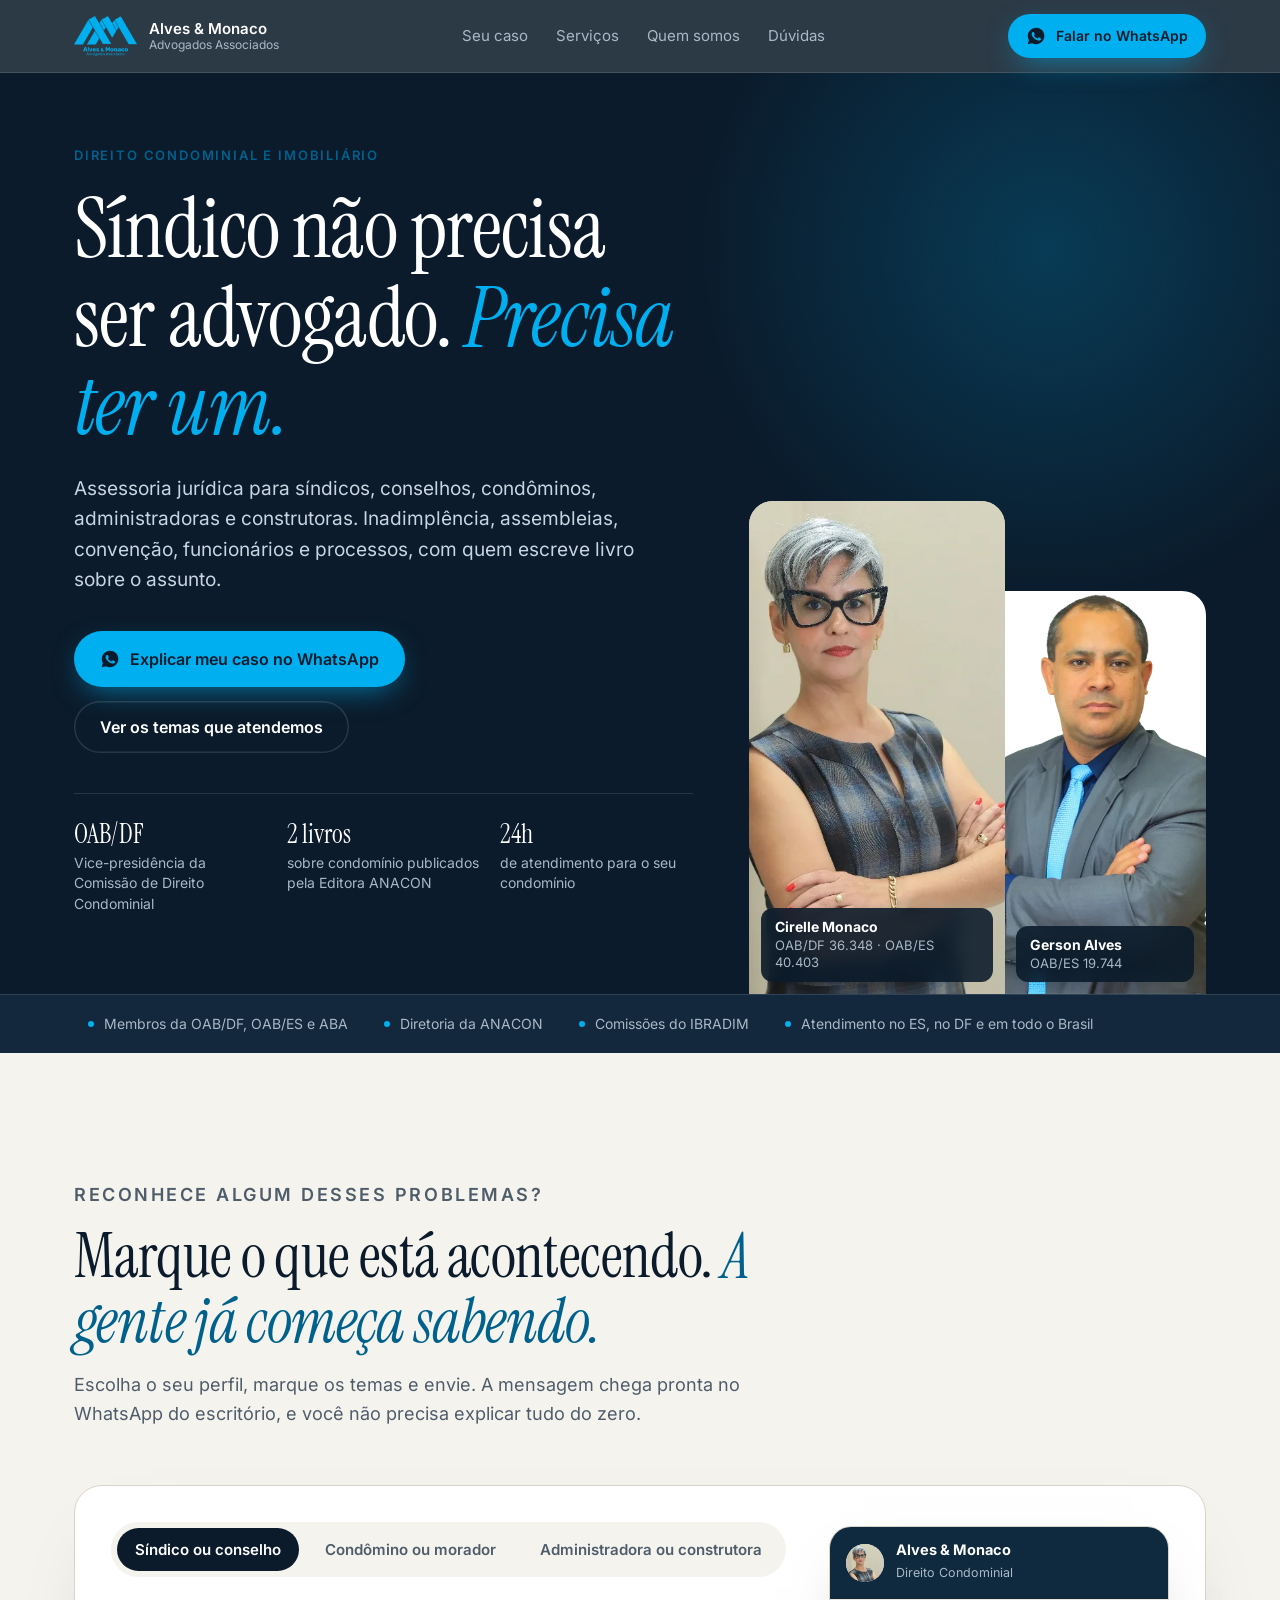
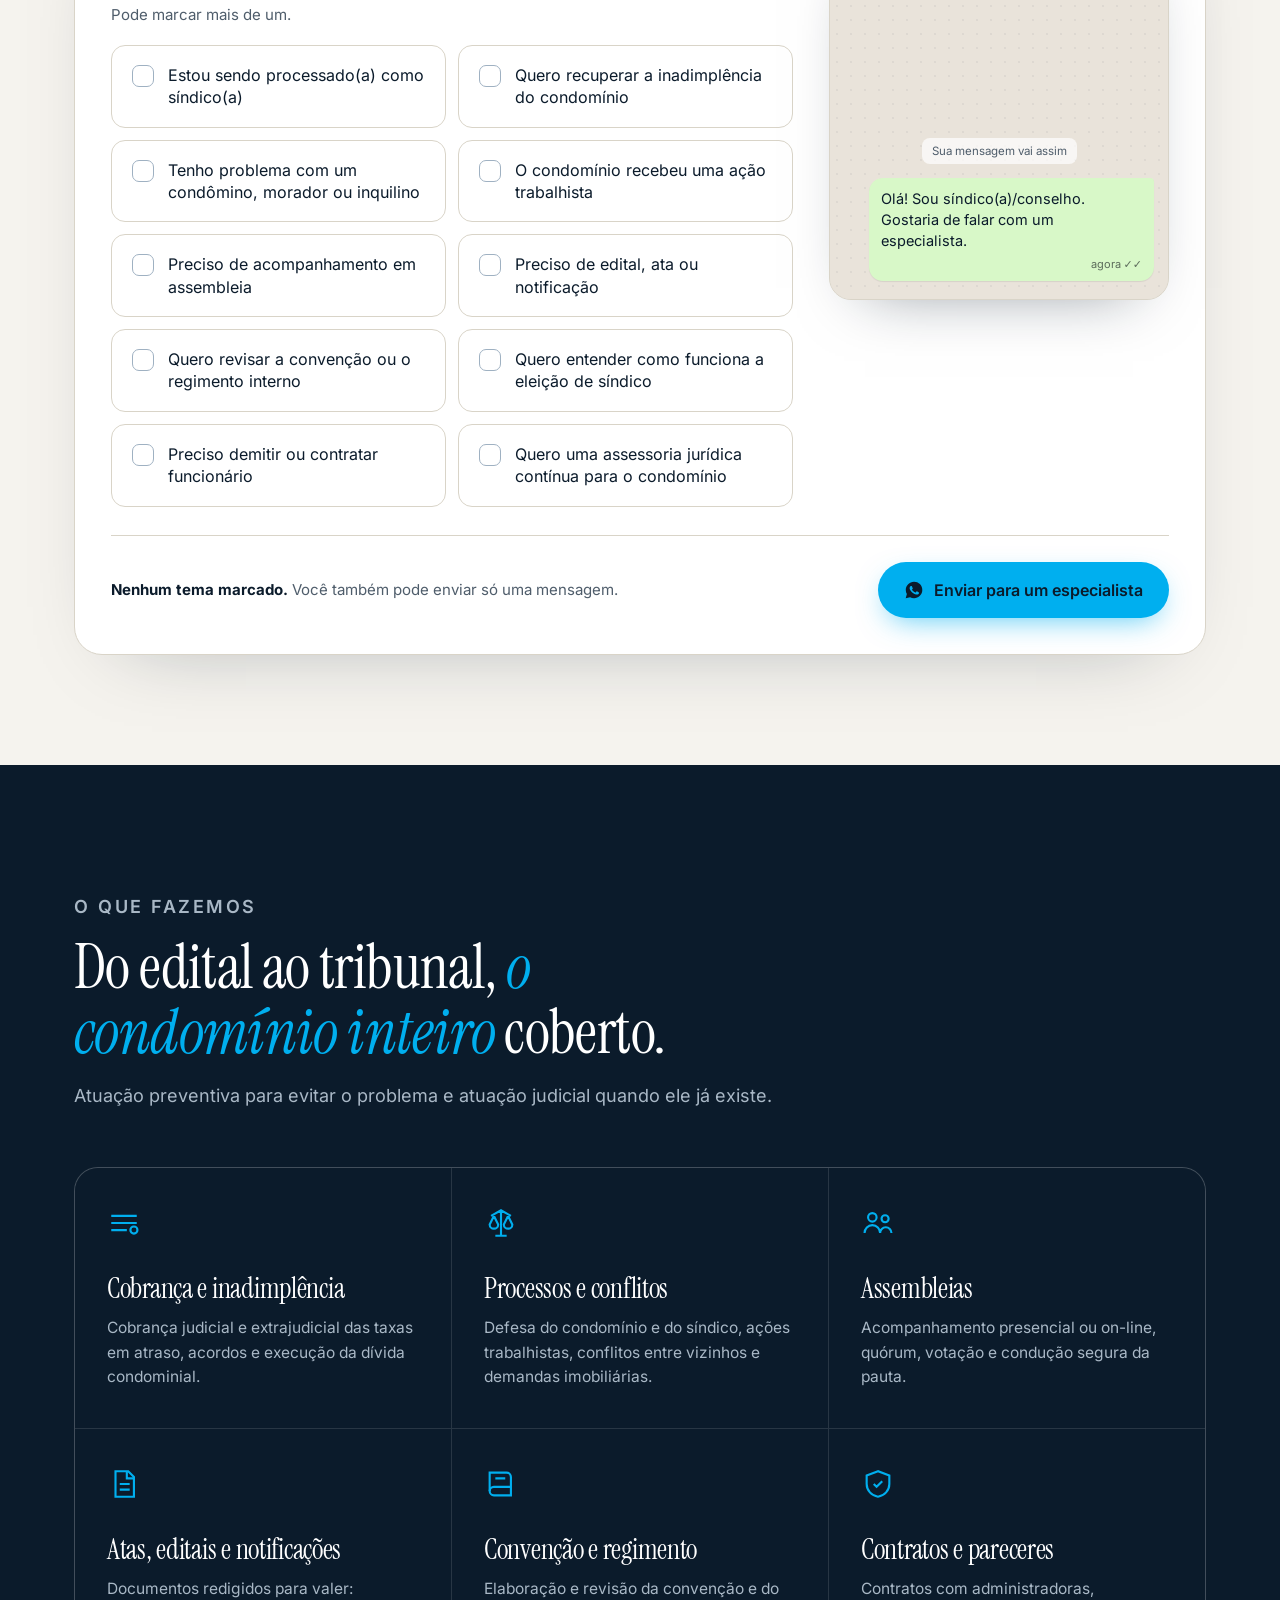
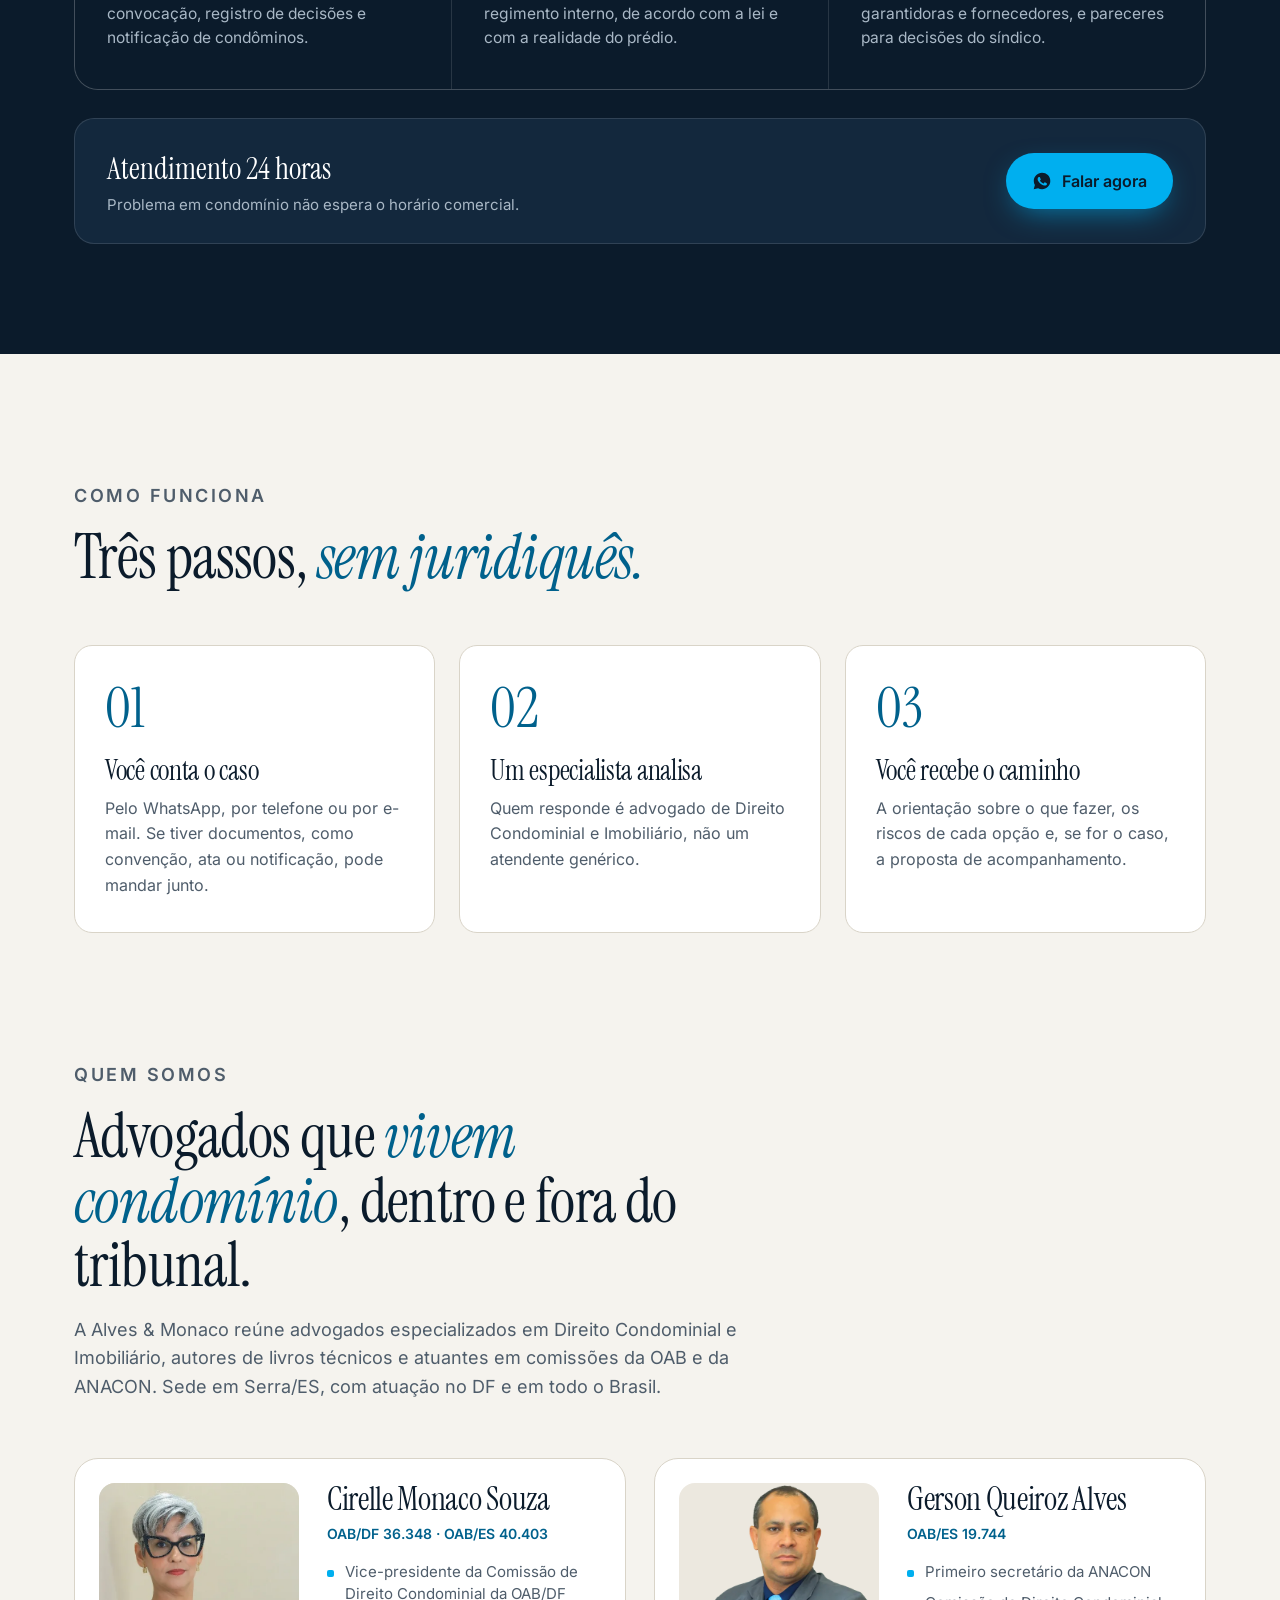
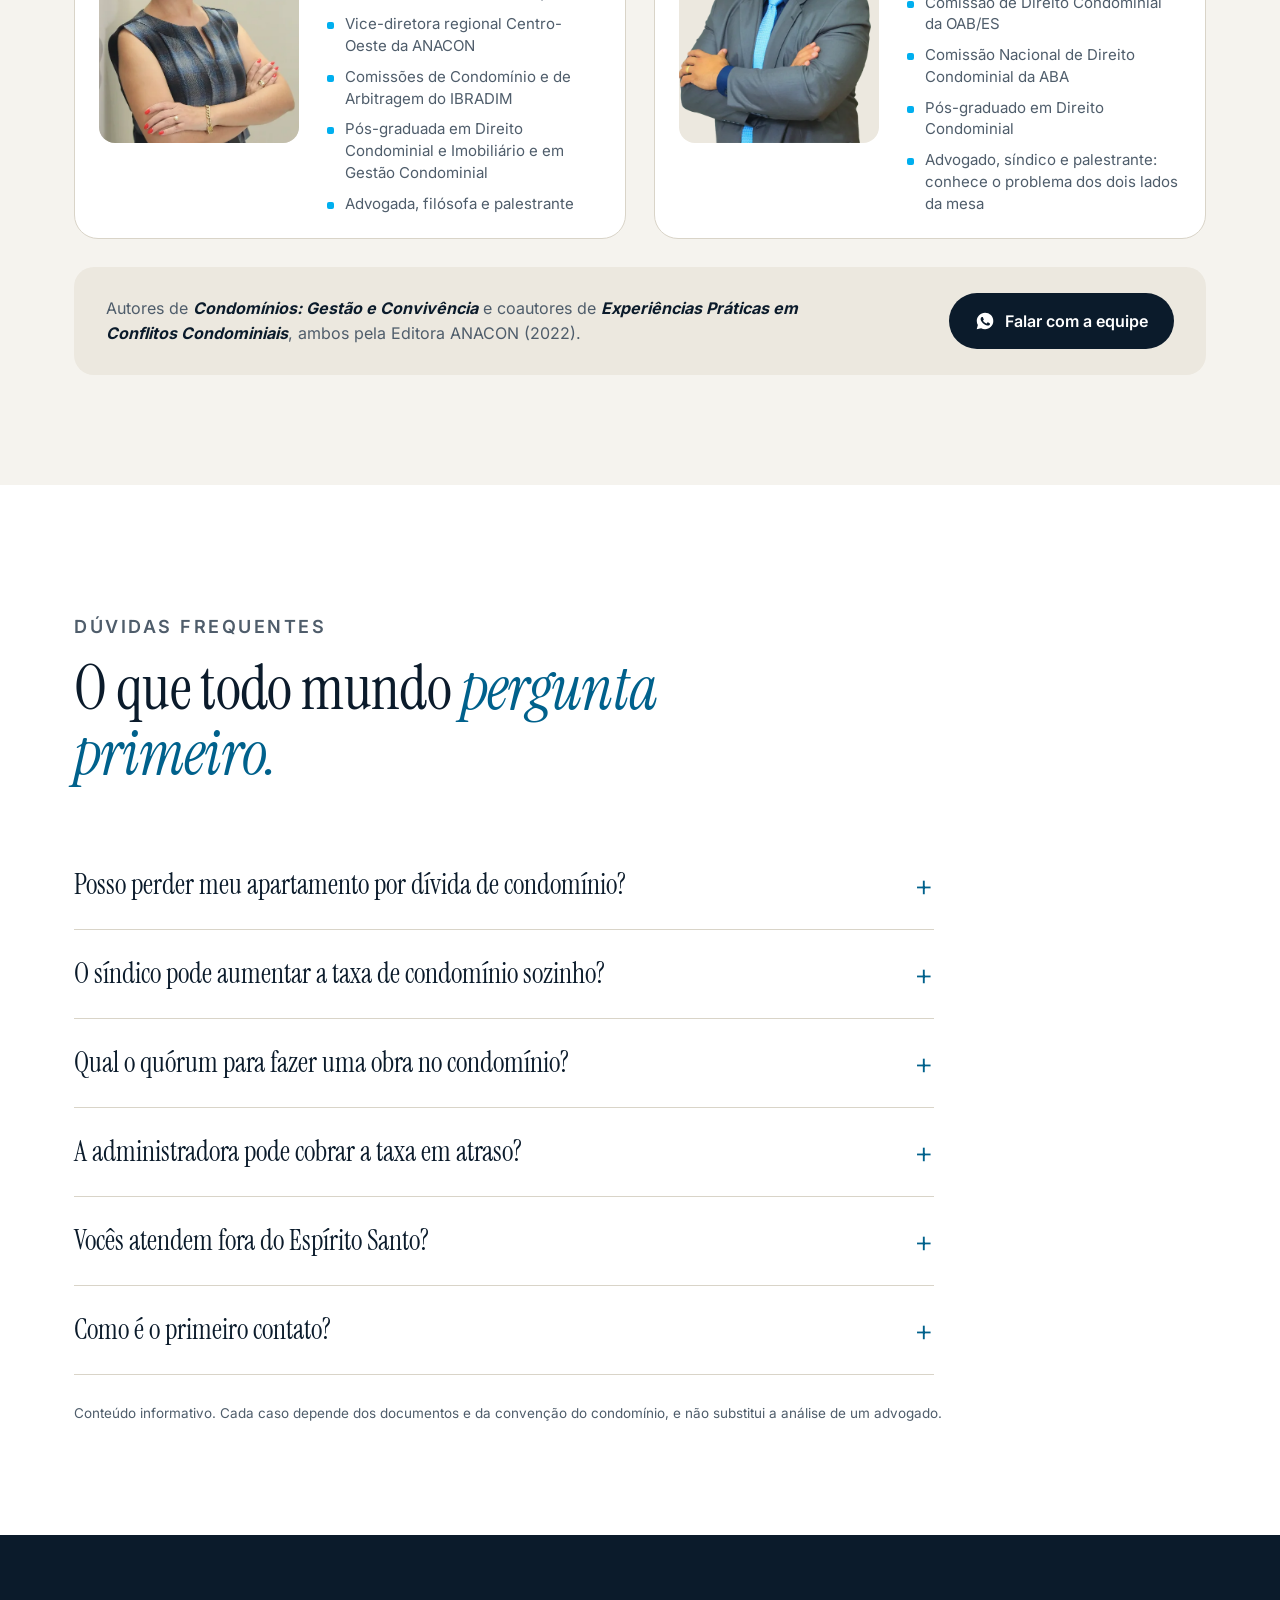
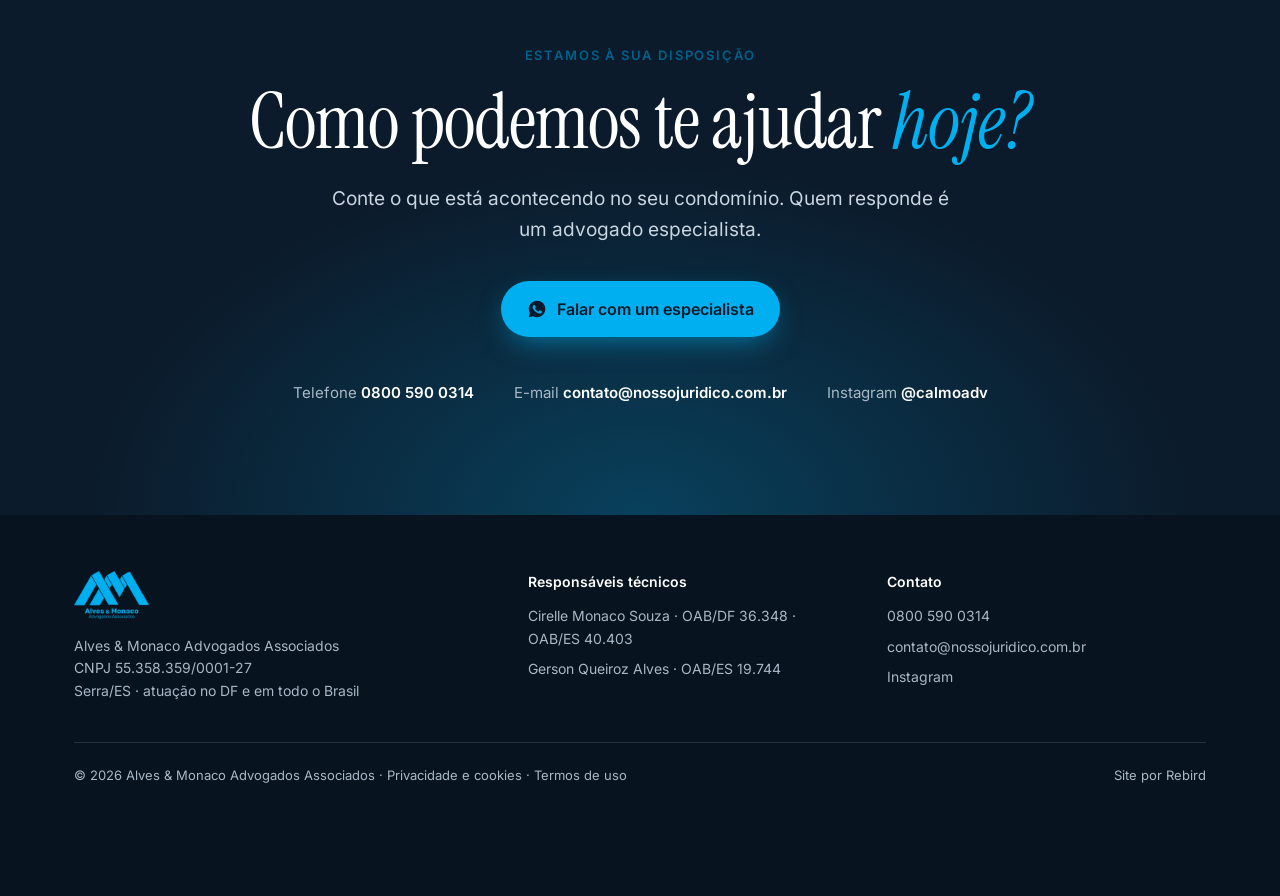
==== commit 6d5ee14e: "Animações: prévia da mensagem no WhatsApp, entrada do hero, resposta ao marcar tema, cabeçalho que e" ====
--- a/index.html
+++ b/index.html
@@ -99,9 +99,13 @@
 
 /* header */
 .top{position:sticky;top:0;z-index:50;background:rgba(11,27,43,.86);backdrop-filter:saturate(1.4) blur(14px);-webkit-backdrop-filter:saturate(1.4) blur(14px);border-bottom:1px solid var(--line-dark);color:var(--white)}
-.top .wrap{display:flex;align-items:center;justify-content:space-between;height:72px;gap:24px}
+.top{transition:background .3s,box-shadow .3s}
+.top .wrap{display:flex;align-items:center;justify-content:space-between;height:72px;gap:24px;transition:height .3s cubic-bezier(.2,.7,.2,1)}
+.top.scrolled{background:rgba(11,27,43,.96);box-shadow:0 10px 30px -18px rgba(0,0,0,.6)}
+.top.scrolled .wrap{height:58px}
+.top.scrolled .brand img{height:32px}
 .brand{display:flex;align-items:center;gap:12px;text-decoration:none}
-.brand img{height:40px;width:auto}
+.brand img{height:40px;width:auto;transition:height .3s cubic-bezier(.2,.7,.2,1)}
 .brand span{font-weight:600;font-size:15px;line-height:1.15}
 .brand small{display:block;font-weight:400;font-size:12px;color:var(--muted-dark)}
 .nav{display:flex;gap:28px;font-size:15px}
@@ -150,7 +154,7 @@
 /* seletor de casos */
 .picker{background:var(--white);border:1px solid var(--line);border-radius:28px;padding:36px;box-shadow:0 30px 80px -50px rgba(11,27,43,.35)}
 .tabs{display:flex;flex-wrap:wrap;gap:8px;background:var(--paper);padding:6px;border-radius:999px;width:fit-content;max-width:100%}
-.tab{font:600 15px/1 var(--sans);padding:14px 20px;border-radius:999px;border:0;background:transparent;color:var(--muted);cursor:pointer;transition:background .2s,color .2s}
+.tab{font:600 15px/1 var(--sans);padding:14px 18px;white-space:nowrap;border-radius:999px;border:0;background:transparent;color:var(--muted);cursor:pointer;transition:background .2s,color .2s}
 .tab[aria-selected="true"]{background:var(--ink);color:var(--white)}
 .picker-hint{margin:26px 0 18px;color:var(--muted);font-size:15px}
 .chips{display:grid;grid-template-columns:repeat(2,1fr);gap:12px}
@@ -163,6 +167,35 @@
 .chip:has(input:checked) .box{background:var(--cyan);border-color:var(--cyan)}
 .chip:has(input:checked) .box svg{opacity:1}
 .chip:has(input:focus-visible){outline:3px solid var(--cyan);outline-offset:2px}
+.picker-grid{display:grid;grid-template-columns:1fr 340px;grid-template-areas:"main preview" "foot foot";gap:0 36px}
+.picker-main{grid-area:main;min-width:0}
+.picker-foot{grid-area:foot}
+.chip input:checked + .box{animation:pop .38s cubic-bezier(.3,1.6,.5,1)}
+@keyframes pop{0%{transform:scale(.6)}100%{transform:scale(1)}}
+
+/* prévia da mensagem no WhatsApp */
+.preview{grid-area:preview;align-self:start;position:sticky;top:96px;margin-top:4px;border-radius:22px;overflow:hidden;background:#E9E3DA;border:1px solid var(--line);box-shadow:0 24px 60px -36px rgba(11,27,43,.5)}
+.pv-head{display:flex;align-items:center;gap:12px;background:#0F2A3F;color:#fff;padding:14px 16px}
+.pv-head img{width:38px;height:38px;border-radius:50%;object-fit:cover;object-position:top;background:var(--paper-2)}
+.pv-head b{display:block;font-size:14.5px;line-height:1.2}
+.pv-head span{font-size:12.5px;color:var(--muted-dark)}
+.pv-body{min-height:300px;padding:20px 14px 18px;display:flex;flex-direction:column;justify-content:flex-end;background:#E9E3DA radial-gradient(rgba(11,27,43,.05) 1px,transparent 1px) 0 0/14px 14px}
+.pv-label{align-self:center;font-size:11.5px;color:var(--muted);background:rgba(255,255,255,.7);padding:4px 10px;border-radius:8px;margin-bottom:14px}
+.bubble{align-self:flex-end;max-width:92%;background:#D8F8C8;color:#0B1B2B;border-radius:14px 4px 14px 14px;padding:10px 12px 8px;font-size:14.5px;line-height:1.45;box-shadow:0 1px 1px rgba(0,0,0,.08);transform-origin:100% 0}
+.bubble.bump{animation:bump .4s cubic-bezier(.3,1.5,.5,1)}
+@keyframes bump{0%{transform:scale(.96)}100%{transform:scale(1)}}
+.bubble ul{margin:6px 0 0;padding:0;list-style:none}
+.bubble li{padding-left:12px;position:relative}
+.bubble li::before{content:"-";position:absolute;left:0}
+.bubble li.new{animation:lineIn .45s cubic-bezier(.2,.7,.2,1)}
+@keyframes lineIn{from{opacity:0;transform:translateX(10px)}to{opacity:1;transform:none}}
+.bubble small{display:block;text-align:right;font-size:11px;color:#5B6B5A;margin-top:4px}
+.pv-hint{text-align:center;font-size:12.5px;color:var(--muted);margin-top:12px}
+.picker-foot .btn.ready{animation:ready 1.6s ease-out}
+@keyframes ready{0%{box-shadow:0 0 0 0 rgba(0,175,239,.55)}70%{box-shadow:0 0 0 16px rgba(0,175,239,0)}100%{box-shadow:0 10px 30px -10px rgba(0,175,239,.7)}}
+#pick-count strong{display:inline-block}
+#pick-count.tick strong{animation:bump .4s cubic-bezier(.3,1.5,.5,1)}
+
 .picker-foot{display:flex;flex-wrap:wrap;align-items:center;justify-content:space-between;gap:18px;margin-top:28px;padding-top:26px;border-top:1px solid var(--line)}
 .picker-foot p{font-size:15px;color:var(--muted)}
 .picker-foot strong{color:var(--ink)}
@@ -206,7 +239,7 @@
 .faq summary::-webkit-details-marker{display:none}
 .faq summary::after{content:"+";font-family:var(--sans);font-weight:300;font-size:30px;color:var(--cyan-text);transition:transform .25s;flex:none}
 .faq details[open] summary::after{transform:rotate(45deg)}
-.faq .ans{padding:0 0 26px;color:var(--muted);font-size:16.5px;max-width:740px}
+.faq .ans{overflow:hidden;padding:0 0 26px;color:var(--muted);font-size:16.5px;max-width:740px}
 .faq .ans p+p{margin-top:12px}
 .disclaimer{margin-top:28px;font-size:13.5px;color:var(--muted)}
 
@@ -233,13 +266,51 @@
 /* barra fixa mobile */
 .mbar{display:none}
 
-/* animação de entrada */
+/* entrada do hero em sequência */
+@keyframes heroIn{from{opacity:0;transform:translateY(26px)}to{opacity:1;transform:none}}
+@keyframes photoIn{from{opacity:0;transform:translateY(60px) scale(.97)}to{opacity:1;transform:none}}
+@keyframes fadeIn{from{opacity:0}to{opacity:1}}
+.hero-copy>*{animation:heroIn .9s cubic-bezier(.2,.7,.2,1) both}
+.hero-copy>:nth-child(1){animation-delay:.05s}
+.hero-copy>:nth-child(2){animation-delay:.15s}
+.hero-copy>:nth-child(3){animation-delay:.3s}
+.hero-copy>:nth-child(4){animation-delay:.42s}
+.hero-copy>:nth-child(5){animation-delay:.55s}
+.hero-photos .p1{animation:photoIn 1.1s .25s cubic-bezier(.2,.7,.2,1) both}
+.hero-photos .p2{animation:photoIn 1.1s .45s cubic-bezier(.2,.7,.2,1) both}
+.hero-photos figcaption{animation:heroIn .7s 1.1s cubic-bezier(.2,.7,.2,1) both}
+.hero::before{animation:fadeIn 1.6s ease both}
+
+/* hover (só em quem tem mouse) */
+@media (hover:hover){
+  .svc svg{transition:transform .35s cubic-bezier(.3,1.5,.5,1)}
+  .svc:hover svg{transform:translateY(-4px) scale(1.12)}
+  .svc h3{transition:color .25s}
+  .svc:hover h3{color:var(--cyan)}
+  .person,.steps li{transition:transform .35s cubic-bezier(.2,.7,.2,1),box-shadow .35s}
+  .person:hover,.steps li:hover{transform:translateY(-4px);box-shadow:0 28px 60px -36px rgba(11,27,43,.45)}
+  .person img{transition:transform .6s cubic-bezier(.2,.7,.2,1)}
+  .person:hover img{transform:scale(1.03)}
+}
+
+/* revelar ao rolar */
 .rv{opacity:0;transform:translateY(22px);transition:opacity .8s cubic-bezier(.2,.7,.2,1),transform .8s cubic-bezier(.2,.7,.2,1)}
 .rv.in{opacity:1;transform:none}
+.services.rv .svc,.steps.rv li{opacity:0;transform:translateY(18px);transition:opacity .7s,transform .7s cubic-bezier(.2,.7,.2,1)}
+.services.rv.in .svc,.steps.rv.in li{opacity:1;transform:none}
+.services .svc:nth-child(2),.steps li:nth-child(2){transition-delay:.08s}
+.services .svc:nth-child(3),.steps li:nth-child(3){transition-delay:.16s}
+.services .svc:nth-child(4){transition-delay:.24s}
+.services .svc:nth-child(5){transition-delay:.32s}
+.services .svc:nth-child(6){transition-delay:.4s}
+
+/* reduzir movimento: tira deslocamento, mantém luz e opacidade */
 @media (prefers-reduced-motion:reduce){
   html{scroll-behavior:auto}
-  .rv{transform:none;transition:opacity .6s}
-  .btn:hover{transform:none}
+  .rv,.services.rv .svc,.steps.rv li{transform:none}
+  .hero-copy>*,.hero-photos .p1,.hero-photos .p2,.hero-photos figcaption{animation-name:fadeIn}
+  .chip input:checked + .box,.bubble.bump,.bubble li.new,#pick-count.tick strong{animation:none}
+  .btn:hover,.person:hover,.steps li:hover,.svc:hover svg,.person:hover img{transform:none}
 }
 
 @media (max-width:980px){
@@ -249,6 +320,8 @@
   .hero-photos{height:420px;max-width:520px;width:100%;margin:0 auto}
   .services{grid-template-columns:1fr 1fr}
   .steps{grid-template-columns:1fr}
+  .picker-grid{grid-template-columns:1fr;grid-template-areas:"main" "preview" "foot"}
+  .preview{position:static;margin-top:24px}
   .team{grid-template-columns:1fr}
   footer .wrap{grid-template-columns:1fr 1fr}
 }
@@ -272,6 +345,7 @@
   .tabs{border-radius:16px;width:100%}
   .tab{flex:1 1 auto;padding:12px 14px;font-size:14px}
   .chips{grid-template-columns:1fr}
+  .pv-body{min-height:0}
   .picker-foot .btn{width:100%}
   .services{grid-template-columns:1fr}
   .svc{padding:30px 24px}
@@ -361,9 +435,11 @@
     </div>
 
     <div class="picker rv">
+     <div class="picker-grid">
+      <div class="picker-main">
       <div class="tabs" role="tablist" aria-label="Seu perfil">
-        <button class="tab" role="tab" id="t-sind" aria-controls="p-sind" aria-selected="true">Sou síndico(a) ou conselho</button>
-        <button class="tab" role="tab" id="t-cond" aria-controls="p-cond" aria-selected="false" tabindex="-1">Sou condômino ou morador</button>
+        <button class="tab" role="tab" id="t-sind" aria-controls="p-sind" aria-selected="true">Síndico ou conselho</button>
+        <button class="tab" role="tab" id="t-cond" aria-controls="p-cond" aria-selected="false" tabindex="-1">Condômino ou morador</button>
         <button class="tab" role="tab" id="t-emp" aria-controls="p-emp" aria-selected="false" tabindex="-1">Administradora ou construtora</button>
       </div>
 
@@ -411,12 +487,26 @@
         </fieldset>
       </div>
 
+      </div>
+
+      <aside class="preview" aria-hidden="true">
+        <div class="pv-head">
+          <img src="img/cirelle.webp" alt="" width="38" height="38" loading="lazy">
+          <div><b>Alves &amp; Monaco</b><span>Direito Condominial</span></div>
+        </div>
+        <div class="pv-body">
+          <span class="pv-label">Sua mensagem vai assim</span>
+          <div class="bubble" id="pv-bubble"><p id="pv-intro"></p><ul id="pv-list"></ul><small>agora ✓✓</small></div>
+        </div>
+      </aside>
+
       <div class="picker-foot">
         <p id="pick-count" aria-live="polite"><strong>Nenhum tema marcado.</strong> Você também pode enviar só uma mensagem.</p>
         <a class="btn btn-wa" id="pick-send" href="https://wa.me/558005900314" target="_blank" rel="noopener" data-wa="seletor">
           <svg aria-hidden="true"><use href="#i-wa"/></svg>Enviar para um especialista
         </a>
       </div>
+     </div>
     </div>
   </div>
 </section>
@@ -647,16 +737,36 @@
   // monta a mensagem do WhatsApp com os temas marcados no perfil ativo
   var send = document.getElementById('pick-send');
   var count = document.getElementById('pick-count');
+  var bubble = document.getElementById('pv-bubble');
+  var pvIntro = document.getElementById('pv-intro');
+  var pvList = document.getElementById('pv-list');
+  var prev = [], first = true;
+  function replay(el, cls){ el.classList.remove(cls); void el.offsetWidth; el.classList.add(cls); }
   function update(){
     var panel = document.querySelector('.panel:not([hidden])');
     var picked = [].slice.call(panel.querySelectorAll('input:checked')).map(function(i){ return i.value; });
-    var msg = 'Olá! ' + panel.dataset.perfil + '.';
-    if (picked.length) msg += ' Preciso de ajuda com:\n- ' + picked.join('\n- ');
-    else msg += ' Gostaria de falar com um especialista.';
+    var intro = 'Olá! ' + panel.dataset.perfil + '.' + (picked.length ? ' Preciso de ajuda com:' : ' Gostaria de falar com um especialista.');
+    var msg = intro + (picked.length ? '\n- ' + picked.join('\n- ') : '');
     send.href = 'https://wa.me/' + WA + '?text=' + encodeURIComponent(msg);
     count.innerHTML = picked.length
       ? '<strong>' + picked.length + (picked.length > 1 ? ' temas marcados.' : ' tema marcado.') + '</strong> A mensagem já vai pronta.'
       : '<strong>Nenhum tema marcado.</strong> Você também pode enviar só uma mensagem.';
+
+    // prévia: só a linha nova entra animada
+    pvIntro.textContent = intro;
+    pvList.innerHTML = '';
+    picked.forEach(function(v){
+      var li = document.createElement('li');
+      li.textContent = v;
+      if (prev.indexOf(v) === -1 && !first) li.className = 'new';
+      pvList.appendChild(li);
+    });
+    if (!first){
+      replay(bubble, 'bump');
+      replay(count, 'tick');
+      if (picked.length > prev.length) replay(send, 'ready');
+    }
+    prev = picked; first = false;
   }
   document.querySelectorAll('.chip input').forEach(function(i){ i.addEventListener('change', update); });
   update();
@@ -676,10 +786,36 @@
     var vis = {};
     var bo = new IntersectionObserver(function(es){
       es.forEach(function(e){ vis[e.target.id] = e.isIntersecting; });
-      bar.classList.toggle('hide', !!(vis.contato || vis.topo));
+      bar.classList.toggle('hide', !!(vis.contato || vis.topo || vis['pick-send']));
     });
-    bo.observe(fin); bo.observe(hero);
+    bo.observe(fin); bo.observe(hero); bo.observe(send);
   }
+
+  // cabeçalho encolhe ao rolar
+  var top = document.querySelector('.top'), ticking = false;
+  function onScroll(){ top.classList.toggle('scrolled', window.scrollY > 40); ticking = false; }
+  window.addEventListener('scroll', function(){ if (!ticking){ ticking = true; requestAnimationFrame(onScroll); } }, {passive:true});
+  onScroll();
+
+  // FAQ abre e fecha suave
+  var calm = window.matchMedia('(prefers-reduced-motion: reduce)').matches;
+  document.querySelectorAll('.faq details').forEach(function(d){
+    var s = d.querySelector('summary'), a = d.querySelector('.ans'), anim = null;
+    if (!a.animate) return;
+    s.addEventListener('click', function(e){
+      e.preventDefault();
+      if (anim) anim.cancel();
+      var opening = !d.open, dur = calm ? 1 : 380;
+      if (opening) d.open = true;
+      var h = a.scrollHeight;
+      anim = a.animate(
+        opening ? [{height:'0px',opacity:0,paddingBottom:'0px'},{height:h+'px',opacity:1,paddingBottom:'26px'}]
+                : [{height:h+'px',opacity:1,paddingBottom:'26px'},{height:'0px',opacity:0,paddingBottom:'0px'}],
+        {duration:dur, easing:'cubic-bezier(.2,.7,.2,1)'}
+      );
+      anim.onfinish = function(){ if (!opening) d.open = false; anim = null; };
+    });
+  });
 
   // evento de clique no WhatsApp (fica pronto para GA4/Pixel, se forem instalados com consentimento)
   document.addEventListener('click', function(e){
